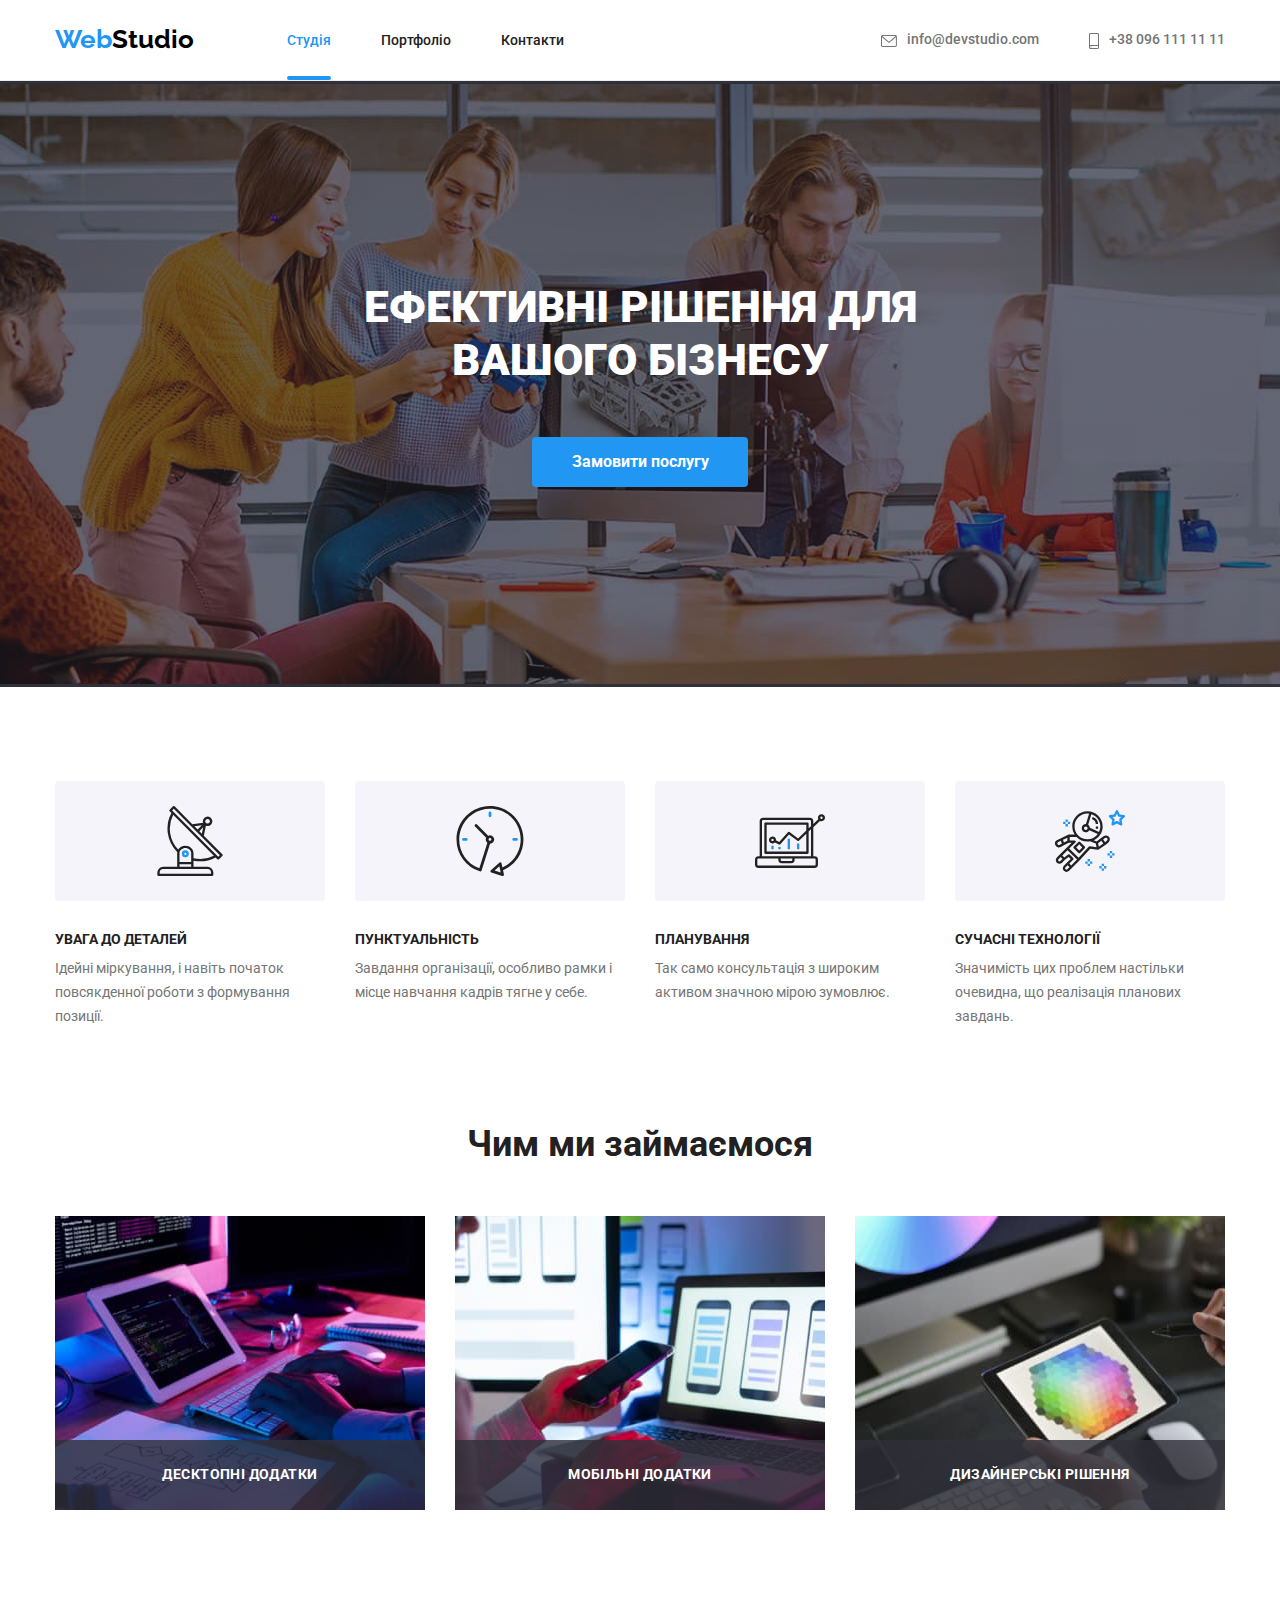
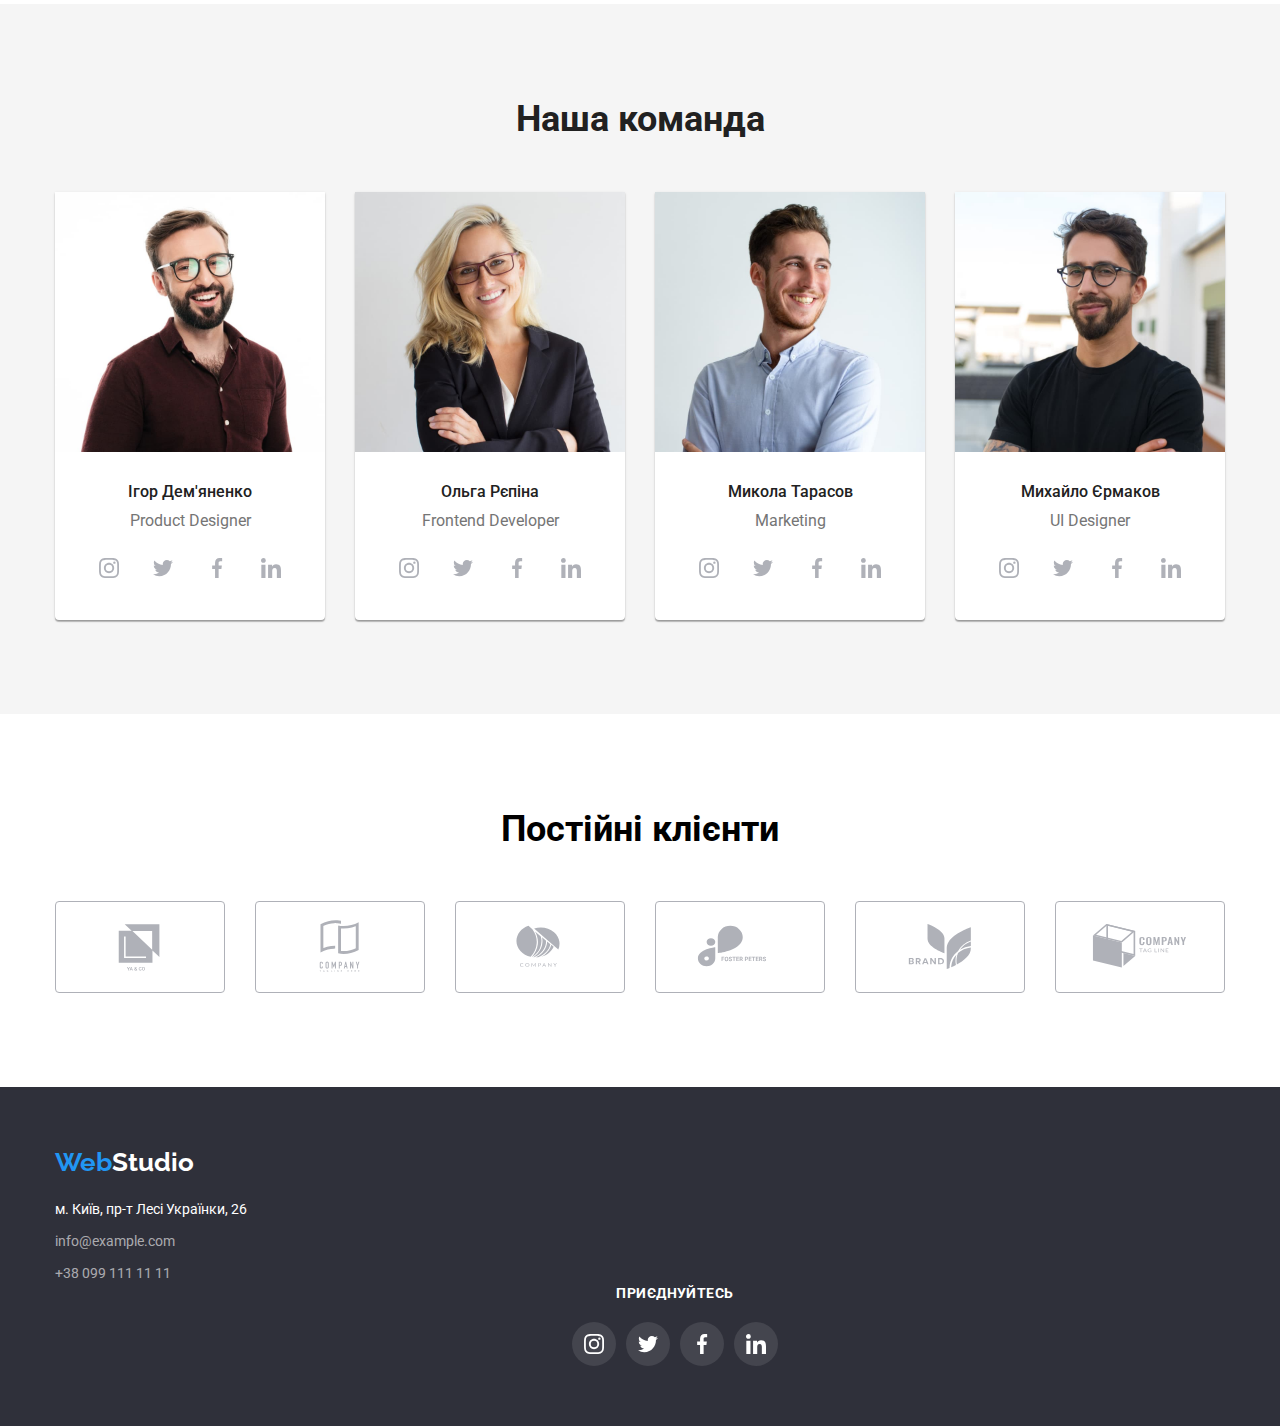
==== index.html @ 662a1530 "copy of HW5" ====
<html lang="uk">
  <head>
    <meta charset="UTF-8" />
    <meta http-equiv="X-UA-Compatible" content="IE=edge" />
    <meta name="viewport" content="width=device-width, initial-scale=1.0" />
    <title>WebStudio</title>
    <link href="https://fonts.googleapis.com/css2?family=Raleway:wght@700&family=Roboto:wght@400;500;700;900&display=swap"
    rel="stylesheet">
    <link rel="stylesheet" href="node_modules/modern-normalize/modern-normalize.css">
        <link rel="stylesheet" href="./css/styles.css" />
  </head>
  <body>
 
    <header class="header">
      <div class="container">
      <div class="header-main">
        <div class="logo-link">
        <a class="link web" href="./index.html">
          Web<span class="studio">Studio</span> </a>
      </div>
        <nav>
          <ul class="list main-menu">
            <li class="item-menu-header"><a class="link menu-item current" href="./index.html">Студія</a></li>
            <li class="item-menu-header"><a class="link menu-item" href="./portfolio.html">Портфоліо</a></li>
            <li class="item-menu-header"><a class="link menu-item" href="./portfolio.html">Контакти</a></li>
          </ul>
        </nav>


        <ul class="list contact-list">

          <li class="item-contact-info">
            <a class="link main-contact"  href="mailto:info@devstudio.com">
          <svg width="16" height="12" class="icon-header">
          <use href="./images/icons.svg#icon-envelope"></use>
          </svg>info@devstudio.com </a>
          </li>
          
          <li class="item-contact-info">
          <a class="link main-contact" href="tel:+380961111111">
           <svg width="10" height="16" class="icon-header">
           <use href="./images/icons.svg#icon-smartphone"></use>
            </svg>+38 096 111 11 11
            </a>
          </li>

        </ul>
        </div>
      </div>
    </header>


  <main>
    <section class="main-section">
      <div class="container">
      <h1 class="main-text">
        Ефективні рішення для вашого бізнесу
      </h1>
      <button data-modal-open  class="main-button" type="button">
        Замовити послугу
      </button>
      </div>
    </section>

    <section class="our-features">
      <div class="container">
      <h2 class="visually-hidden">
        Наші переваги
      </h2>
      
      <ul class="list main-items">

        <li class="item icon-antena">
        <div class="benefits-icon-container">
        <svg class="benefits-icon"  width="70" height="70">
        <use href="./images/icons.svg#icon-antenna"></use></svg>
         </div>
          <h3 class="item-title">Увага до деталей</h3>
          <p class="item-text">Ідейні міркування, і навіть початок повсякденної роботи з формування позиції.
          </p>
        </li>


        <li class="item icon-watch">
          <div class="benefits-icon-container">
          <svg class="benefits-icon"  width=70px height=70px>
            <use href="./images/icons.svg#icon-clock"></use></svg>
            </div>
          <h3 class="item-title">Пунктуальність</h3>
          <p class="item-text">Завдання організації, особливо рамки і місце навчання кадрів тягне у себе.</p>
        </li>


        <li class="item icon-comp">
          <div class="benefits-icon-container">
          <svg class="benefits-icon"  width=70px height=70px>
            <use href="./images/icons.svg#icon-diagram"></use></svg>
            </div>
          <h3 class="item-title">Планування</h3>
          <p class="item-text">Так само консультація з широким активом значною мірою зумовлює.</p>
        </li>


        <li class="item icon-austronaut">
          <div class="benefits-icon-container">
          <svg class="benefits-icon"  width=70px height=70px>
            <use href="./images/icons.svg#icon-astronaut"></use></svg>
            </div>
          <h3 class="item-title">Сучасні технології</h3>
          <p class="item-text">Значимість цих проблем настільки очевидна, що реалізація планових завдань.</p>
        </li>

      </ul>
    </div>
      </section>
    
 
    <section class="our-activities">
<div class="container">
      <h2 class="subtitle">Чим ми займаємося</h2>

      <ul class="list activities-list">

        <li class="activity">
          <img src="./images/main-activities/img.jpg" alt="Програмування" max-width="370">
          <h3 class="job-description">Десктопні додатки</h3>
        </li>

        <li class="activity">
          <img src="./images/main-activities/img (2).jpg" alt="Розробка інтерфейсів" max-width="370">
          <h3 class="job-description">Мобільні додатки</h3>
        </li>

        <li class="activity">
          <img src="./images/main-activities/img (3).jpg" alt="Дизайн" max-width="370">
          <h3 class="job-description">Дизайнерські рішення</h3>
        </li>
      </ul>
    </div>
    </section>


    <section class="team">
      <div class="container">
      <h2 class="subtitle">Наша команда</h2>

    
      <ul class="list team-list">
       
       
        <li class="team-card">
          <img src="./images/personal/img (4).jpg" alt="Ігор Дем'яненко" width="270" height="260">
          <div class="workers">
          <h3 class="card-title">Ігор Дем'яненко</h3>
          <p class="card-text">Product Designer</p>

          <ul class="team-social-links">

            <li class="team-social-item">
              <a class="team-social-link" href="#">
                <svg class="team-icon">
                  <use href="./images/icons.svg#icon-instagram"></use>
                </svg>
              </a>
            </li>
            
            <li class="team-social-item">
              <a class="team-social-link" href="#">
                <svg class="team-icon">
                  <use href="./images/icons.svg#icon-twitter"></use>
                </svg>
              </a>
            </li>

            <li class="team-social-item">
              <a class="team-social-link" href="#">
                <svg class="team-icon">
                  <use href="./images/icons.svg#icon-facebook"></use>
                </svg>
              </a>
            </li>
            
            <li class="team-social-item">
              <a class="team-social-link" href="#">
                <svg class="team-icon">
                  <use href="./images/icons.svg#icon-linkedin"></use>
                </svg>
              </a>
            </li>

          </ul>

          </div>
        </li>


        <li class="team-card">
          <img src="./images/personal/img (5).jpg" alt="Ольга Рєпіна" width="270" height="260">
          <div class="workers">
          <h3 class="card-title">Ольга Рєпіна</h3>
          <p class="card-text">Frontend Developer</p>

          <ul class="team-social-links">

            <li class="team-social-item">
              <a class="team-social-link" href="#">
                <svg class="team-icon">
                  <use href="./images/icons.svg#icon-instagram"></use>
                </svg>
              </a>
            </li>
            
            <li class="team-social-item">
              <a class="team-social-link" href="#">
                <svg class="team-icon">
                  <use href="./images/icons.svg#icon-twitter"></use>
                </svg>
              </a>
            </li>

            <li class="team-social-item">
              <a class="team-social-link" href="#">
                <svg class="team-icon">
                  <use href="./images/icons.svg#icon-facebook"></use>
                </svg>
              </a>
            </li>
            
            <li class="team-social-item">
              <a class="team-social-link" href="#">
                <svg class="team-icon">
                  <use href="./images/icons.svg#icon-linkedin"></use>
                </svg>
              </a>
            </li>
            
          </ul>

        </div>
        </li>


        <li class="team-card">
          <img src="./images/personal/img (6).jpg" alt="Микола Тарасов" width="270" height="260">
          <div class="workers">
          <h3 class="card-title">Микола Тарасов</h3>
          <p class="card-text">Marketing</p>

          <ul class="team-social-links">

            <li class="team-social-item">
              <a class="team-social-link" href="#">
                <svg class="team-icon">
                  <use href="./images/icons.svg#icon-instagram"></use>
                </svg>
              </a>
            </li>
            
            <li class="team-social-item">
              <a class="team-social-link" href="#">
                <svg class="team-icon">
                  <use href="./images/icons.svg#icon-twitter"></use>
                </svg>
              </a>
            </li>

            <li class="team-social-item">
              <a class="team-social-link" href="#">
                <svg class="team-icon">
                  <use href="./images/icons.svg#icon-facebook"></use>
                </svg>
              </a>
            </li>
            
            <li class="team-social-item">
              <a class="team-social-link" href="#">
                <svg class="team-icon">
                  <use href="./images/icons.svg#icon-linkedin"></use>
                </svg>
              </a>
            </li>
            
          </ul>

        </div>
        </li>


        <li class="team-card">
          <img src="./images/personal/img (7).jpg" alt="Михайло Єрмаков" width="270" height="260">
          <div class="workers">
          <h3 class="card-title">Михайло Єрмаков</h3>
          <p class="card-text">UI Designer</p>

          <ul class="team-social-links">

            <li class="team-social-item">
              <a class="team-social-link" href="#">
                <svg class="team-icon">
                  <use href="./images/icons.svg#icon-instagram"></use>
                </svg>
              </a>
            </li>
            
            <li class="team-social-item">
              <a class="team-social-link" href="#">
                <svg class="team-icon">
                  <use href="./images/icons.svg#icon-twitter"></use>
                </svg>
              </a>
            </li>

            <li class="team-social-item">
              <a class="team-social-link" href="#">
                <svg class="team-icon">
                  <use href="./images/icons.svg#icon-facebook"></use>
                </svg>
              </a>
            </li>
            
            <li class="team-social-item">
              <a class="team-social-link" href="#">
                <svg class="team-icon">
                  <use href="./images/icons.svg#icon-linkedin"></use>
                </svg>
              </a>
            </li>
            
          </ul>

        </div>
        </li>


      </ul>
    </div>
    </section>


<section class="clients">

  <div class="container">

    <h3 class="clients-title">Постійні клієнти</h3>

    <ul class="clients-list">
      
      <li class="clients-list-item">
        <a class="clients-list-link" href="#">
          <svg class="clients-icon">
            <use href="./images/icons.svg#icon-Logo1"></use>
          </svg>
        </a>
      </li>

      <li class="clients-list-item">
        <a class="clients-list-link" href="#">
          <svg class="clients-icon">
            <use href="./images/icons.svg#icon-Logo2"></use>
          </svg>
        </a>
      </li>

      <li class="clients-list-item">
        <a class="clients-list-link" href="#">
          <svg class="clients-icon">
            <use href="./images/icons.svg#icon-Logo3"></use>
          </svg>
        </a>
      </li>

      <li class="clients-list-item">
        <a class="clients-list-link" href="#">
          <svg class="clients-icon">
            <use href="./images/icons.svg#icon-Logo4"></use>
          </svg>
        </a>
      </li>

      <li class="clients-list-item">
        <a class="clients-list-link" href="#">
          <svg class="clients-icon">
            <use href="./images/icons.svg#icon-Logo5"></use>
          </svg>
        </a>
      </li>

      <li class="clients-list-item">
        <a class="clients-list-link" href="#">
          <svg class="clients-icon">
            <use href="./images/icons.svg#icon-Logo6"></use>
          </svg>
        </a>
      </li>

    </ul>
    </div>


  </div>
</section>

  </main>

  <footer class="footer">
    <div class="container footer-container">

    <div class="footer-list">
      <a class="web link logo-footer " href="./index.html">
        Web<span class="studio-footer">Studio</span>
      </a>
      <address>
        <ul class="list">

          <li  class="footer-adress-top">
            <a class="link footer-adress"
              href="https://goo.gl/maps/jJck5WTrnHUXHv1q9"
              target="_blank"
              rel="noopener noreferrer">
              м. Київ, пр-т Лесі Українки, 26 </a>
          </li >

          <li class="footer-adress-top" >
            <a class="link footer-contact" href="mailto:info@example.com"
              >info@example.com</a>
          </li >

          <li class="footer-adress-top">
            <a class="link footer-contact" href="tel:+380991111111"
              >+38 099 111 11 11</a>
          </li>

        </ul>
      </address>
    
   


  </div>
  <div class="footer-follow">
      
      <h2 class="title-follow">Приєднуйтесь</h2>

      <ul class="footer-social-links">

        <li class="footer-social-item">
          <a class="footer-social-link" href="#">
            <svg class="footer-icon">
              <use href="./images/icons.svg#icon-instagram"></use>
            </svg>
          </a>
        </li>

        <li class="footer-social-item">
          <a class="footer-social-link" href="#">
            <svg class="footer-icon">
              <use href="./images/icons.svg#icon-twitter"></use>
            </svg>
          </a>
        </li>

        <li class="footer-social-item">
          <a class="footer-social-link" href="#">
            <svg class="footer-icon">
              <use href="./images/icons.svg#icon-facebook"></use>
            </svg>
          </a>
        </li>

        <li class="footer-social-item">
          <a class="footer-social-link" href="#">
            <svg class="footer-icon">
              <use href="./images/icons.svg#icon-linkedin"></use>
            </svg>
          </a>
        </li>

      </ul>

    </div>

  </div>  
  
  </footer>

  <div data-modal class="backdrop is-hidden">
    <div class="modal">
      <button data-modal-close class="modal-close" type="button">
        <svg class="modal-icon">
          <use href="images/icons.svg#icon-closing"></use>
        </svg>
      </button>
    </div>
  </div>



  <script src="./modal.js"></script>

</body>
</html>
---- css/styles.css ----
html{
    box-sizing: border-box;
}

:root {
    --main-font: 'Roboto', sans-serif;

    --bg-color: #FFFFFF;
    --dark-bg-color: #2F303A; 
    --light-bg-color: #F5F5F5;
    --gray-bg-color:#F5F4FA;
    --text-color:#212121;
    --logo-black-color:#000000;
    --light-text-color: #757575;
    --accent-text-color:#FFFFFF;
    --footer-text-color:rgba(255, 255, 255, 0.6);
   
    --accent-color: #2196F3;
    --active-color: #188CE8;

    --header-border-color: #ECECEC;

    --border-color:rgba(238,238,238,1)
}

/* Утиліти / Reset */ 

.container{
    width: 1200px;
    padding-left: 15px;
    padding-right: 15px;
    margin: 0 auto;
    }
     

*,
*::before,
*::after{
    box-sizing:inherit
}

p,h1,h2,h3,ul {
margin: 0;
}

ul{
margin: 0;
padding-left: 0;
list-style: none;
}

.link {
    text-decoration: none;
 }

body{
    font-family: var(--main-font);
    line-height: 1.2;
    background-color: var(--bg-color);
    margin: 0;
}

 .list{
    padding: 0;
    margin: 0;
    list-style:none;
 }

/* Modal window */  /* Modal window */ /* Modal window */  /* Modal window */

.backdrop {
    position: fixed;
    top:0;
    left:0;
    width: 100vw;
    height: 100vh;
    background-color: rgba(0, 0, 0, 0.2);
    opacity: 1;
    transition: opacity 250ms cubic-bezier(0.4, 0, 0.2, 1);
  }
  
  .is-hidden {
    opacity: 0;
    visibility: hidden;
    pointer-events: none;
  }
  
  .backdrop.is-hidden .modal{
    transform:translate(-50%, -50%);
    height: 2px;
  }

  .modal {
    position: absolute;
    top: 50%;
    left:50%;
    transform: translate(-50%, -50%);
    min-width: 528px;
    height: 581px;
    background-color: var(--bg-color);
    box-shadow: 0px 1px 3px rgba(0, 0, 0, 0.12), 0px 1px 1px rgba(0, 0, 0, 0.14), 0px 2px 1px rgba(0, 0, 0, 0.2);
    border-radius: 4px;
  
    transition: transform 250ms cubic-bezier(0.4, 0, 0.2, 1),
    height 250ms cubic-bezier(0.4, 0, 0.2, 1),
    visibility 250ms cubic-bezier(0.4, 0, 0.2, 1);
  }

  .modal-close {
    position: absolute;
    top: 8px;
    right: 8px;
    width: 30px;
    height: 30px;
    border-radius: 50%;
    border: 1px solid rgba(0, 0, 0, 0.1);
    background-color: var(--bg-color);
    transition: background-color 250ms cubic-bezier(0.4, 0, 0.2, 1),
    color 250ms cubic-bezier(0.4, 0, 0.2, 1);
  }

  .modal-icon {
    width:18px;
    height: 18px;
    align-items: center;
  }

.modal-close:hover,
.modal-close:focus {
  background-color: var(--active-color);
  color: var(--accent-text-color);
}

 
/* Header */  /* Header */ /* Header */ /* Header */ /* Header */ /* Header */  /* Header */ /* Header */ /* Header */ /* Header */ 

.header {
    display: flex;
    justify-content: center;
    border-bottom: 1px solid var(--header-border-color);
}
.header-list{
    display: flex;
    justify-content: space-between;
    flex-wrap: wrap;
    padding: 15px 0;
    margin: 0 20px;
    align-items: baseline;
}

.header-main{
    display: flex;
    height: 80px;
    align-items: center;
}
.logo-link{
    display: flex;
}

.contact-list{
display: flex;
margin-left: auto;
}

h2{
    text-align: center;
}

.web {
    font-family: 'Raleway', sans-serif;
    font-weight: 700;
    font-size: 26px;
    color: var(--accent-color);
}

.studio {
    color:var(--logo-black-color)
}
.main-menu{
    display: flex;
    margin-left:93px;
    justify-content: space-between;
}

.main-contact {
    font-weight: 500;
    font-size: 14px;
    color: var(--light-text-color);
    transition: color 250ms cubic-bezier(0.4, 0, 0.2, 1);

}

.item-menu-header{
    margin-right: 50px;
}
.item-menu-header:last-child{
    margin-right:0;
}

.menu-item {
    font-weight: 500;
    font-size: 14px;
    color: var(--text-color);
    transition: color 250ms cubic-bezier(0.4, 0, 0.2, 1);
}

.item-contact-info{
    margin-right: 50px;
}
.item-contact-info:last-child{
    margin-right: 0;
}

.menu-item:focus,
.menu-item:hover,
.main-contact:focus,
.main-contact:hover {
    color: var(--accent-color);
}
.current{
    color: var(--accent-color);
}
.contact-icon{
    color: var(--light-text-color);
}

.item-menu-header{
position: relative;
}

.menu-item.current::after{
content: "";
display: block;
position: absolute;
bottom:-32;
left: 0;
width: 100%;
height: 4px;
border-radius:2px;
background-color: var(--accent-color);
}


/* Main */

.main-section {
    background-color: var(--dark-bg-color);
    text-align: center;
    align-items: center;
    padding: 200px 0;
    background-image: linear-gradient( to right, rgba(47, 48, 58, 0.4), rgba(47, 48, 58, 0.4)) , url(../images/hero.jpg);
    background-repeat: no-repeat;
    background-position: center;
    
}

.main-text {
    font-weight: 900;
    font-size: 44px;
    color: var(--accent-text-color);
    text-align: center;
    text-transform: uppercase;
    margin: 0 auto;
    /* margin-top: 0;
    margin-bottom: 30px; */
    width: 696px;
}

.main-button {
    font-family: inherit;
    line-height: 1.2;
    font-weight: 700;
    font-size: 16px;
    background-color: var(--accent-color);
    color: var(--accent-text-color);
    cursor: pointer;
    display: inline-block;
    min-width: 216px;
    height: 50px;
    text-align: center;
    border-radius: 4px;
    padding: 10px 32px;
    margin-top: 50px;
    border: none;
    
}

.main-button:hover,
.main-button:focus {
    background-color: var(--active-color);
}

/* Advantages */  /* Advantages */ /* Advantages */
.our-features{
    padding-top: 94px;
}
.main-items{
    display: flex;
    gap: 30px;
}

.item-title {
    font-weight: 700;
    font-size: 14px;
    color: var(--text-color);
    text-transform: uppercase;
    margin-top: 30px;
}

.item-text {
    font-size: 14px;
    line-height: 1.71;
    color: var(--light-text-color);
    margin-top: 10px;
}

.icon{
    display: flex;
    text-align: center;
    justify-content: center;
    text-align: center;  
}

.icon-header{
vertical-align: middle;
fill: currentColor;
margin-right: 10px;
}

.benefits-icon-container{
display: flex;
justify-content: center;
align-items: center;
width: 270px;
height: 120px;
background-color: var(--gray-bg-color);
border-radius: 4px;
}



/* Activities */

.our-activities{
    padding-bottom: 94px;
    padding-top: 94px;
    background-color: var(--bg-color)
}

.visually-hidden {
    position: absolute;
      white-space: nowrap;
      width: 1px;
      height: 1px;
      overflow: hidden;
      border: 0;
      padding: 0;
      clip: rect(0 0 0 0);
      clip-path: inset(50%);
      margin: -1px;
}

.subtitle {
    font-weight: 700;
    font-size: 36px;
    color: var(--text-color);
    margin-bottom: 50px;
}
.activities-list{
    display: flex;
    gap: 30px;
}
.activity{
    position: relative;
    height:294px;
    width:370px;
}

.job-description{
    position: absolute;
    bottom: 0;
    left: 0;
    background: rgba(47, 48, 58, 0.8);
    color: var(--accent-text-color);
    text-transform: uppercase;
    font-weight: 700;
    font-size: 14px;
    line-height: 1.14;
    text-align: center;
    letter-spacing: 0.03em;
    width: 100%;
    padding-top: 27px;
    padding-bottom:27px ;
}


/* Team */

.team {
    background-color: var(--light-bg-color);
    padding-top: 94px;
    padding-bottom: 94px;
}
.team-list{
    display: flex;
    flex-wrap: wrap;
    justify-content: center;
    gap: 30px; 
}

.team-card {
    background-color:var(--gray-bg-color);
    background: var(--accent-text-color);
    box-shadow: 0px 1px 3px rgba(0,0,0,0.12), 0px 1px 1px rgba(0,0,0,0.14), 0px 2px 1px rgba(0,0,0,0.2)                    ;
    border-radius:0px 0px 4px 4px;
}
    

.card-title {
    font-weight: 500;
    font-size: 16px;
    color: var(--text-color);
}

.card-text {
    font-size: 16px;
    color: var(--light-text-color);
margin-top:10px ;
}

.workers{
padding: 30px 10px;
text-align: center;
}

.team-social-links {
display: flex;
justify-content: center;
gap: 10px;
margin-top: 16px;
transition: color 250ms cubic-bezier(0.4, 0, 0.2, 1);
  }

.team-social-link{
display: flex;
justify-content: center;
align-items: center;
width: 44px;
height: 44px;
border-radius: 50%;
color: #AFB1B8;
}

.team-icon {
height: 20px;
width: 20px;
fill:currentColor;
  }

  .team-social-link:hover,
  .team-social-link:focus {
color:var(--bg-color);
background-color: var(--accent-color);
  }

/* clients */

.clients {
    background-color: var(--light-bg-color);
    padding-bottom: 94px;
    padding-top: 94px;
    background-color: var(--accent-text-color);
  }

.clients-list {
    display: flex;
    justify-content: center;
    gap: 30px;
}


.clients-title{
    font-size: 36px;
    font-weight: 700;
    text-align: center;
    margin-bottom: 50px;  
}

.clients-list-link {
    width:170px;
    height:92px;
    border: 1px solid #AFB1B8;
    border-radius: 4px;
    display: flex;
    justify-content: center;
    align-items: center;
    color: #AFB1B8;
   transition: color 250ms cubic-bezier(0.4, 0, 0.2, 1), 
   border-color 250ms cubic-bezier(0.4, 0, 0.2, 1); 
}

.clients-icon {
width: 106px;
height: 60px;
fill: currentColor;
  }

.clients-icon:hover{
color: var(--active-color);
}

.clients-list-link:hover,
.clients-list-link:focus  {
color: var(--accent-color);
border-color: var(--accent-color);
  }


  /* .team-icon {
    height: 20px;
    width: 20px;
    fill:currentColor;
      }
/*     
      /* .team-social-link:hover,
      .team-social-link:focus {
    color:var(--bg-color);
    background-color: var(--accent-color);
      } */ */ */



/* Footer */

.footer-container{
    display: flex;  
}

.footer{
    background-color: var(--dark-bg-color);
    padding: 60px 0;
}

.studio-footer {
    color: var(--accent-text-color);
}
.footer-adress,
.footer-contact {
    font-size: 14px;
    line-height: 1.71;
    color: var(--accent-text-color);
    font-style: normal;
}
.footer-adress-top:not(:first-child){
    margin-top: 8px;
}

.footer-contact {
    color: var(--footer-text-color);
    transition: color 250ms cubic-bezier(0.4, 0, 0.2, 1);
}

.footer-adress:hover,
.footer-adress:focus,
.footer-contact:hover,
.footer-contact:focus {
    color: var(--accent-color);
}
.logo-footer{
    display: block;
}
address{
    margin-top: 20px;
}
.footer-follow {
    margin-left: 70px;
    align-items: baseline;
  }

  .title-follow {
    color: var(--bg-color);
    font-size: 14px;
    line-height: 1.14;
    letter-spacing: 0.03em;
    text-transform: uppercase;
    margin-bottom: 20px;
  }

  .footer-social-links {
    display: flex;
    justify-content: center;
  }
  
  .footer-social-item + .footer-social-item {
    margin-left: 10px;
  }
  
  .footer-social-link {
    display: flex;
    justify-content: center;
    align-items: center;
    width: 44px;
    height: 44px;
    border-radius: 50%;
    color: var(--add-color);
    background-color: rgba(255, 255, 255, 0.1);
    transition: background-color 250ms cubic-bezier(0.4, 0, 0.2, 1);
  }

.footer-icon {
    height: 20px;
    width: 20px;
    fill: white;
  }
  
.footer-social-link:hover,
.footer-social-link:focus {
background-color: var(--accent-color);
  }



  
/* Portfolio */    /* Portfolio */   /* Portfolio */    /* Portfolio */
.work-cards{
    text-decoration: none;
    display: block;
    transition: box-shadow 250ms cubic-bezier(0.4, 0, 0.2, 1);

}

.portfolio{
padding-top: 94px;
padding-bottom: 94px;
}
.examples{
border-left: 1px solid var(--border-color);
border-bottom:1px solid var(--border-color);
border-right:1px solid var(--border-color);
padding: 20px 24px;
text-align: left;
}

img{
    display: block;
    max-width: 100%;
    height: auto;
}

.button {
    font-family: var(--main-font);
    font-weight: 500;
    font-size: 16px;
    line-height: 1.62;
    color: var(--text-color);
    background-color: var(--light-bg-color);
    cursor: pointer;
    letter-spacing: 0.03em;
    border-radius: 4px;
    border: 0px;
    padding: 6px 22px;
    gap: 10px;
    margin: 0 auto;
    transition: color 250ms cubic-bezier(0.4, 0, 0.2, 1),
    background-color 250ms cubic-bezier(0.4, 0, 0.2, 1),
   box-shadow 250ms cubic-bezier(0.4, 0, 0.2, 1) ;

}
.button-list{
    display: flex;
    flex-wrap: wrap;
    justify-content: center;  
    margin-bottom: 50px;
    gap: 8px;
}

.button:focus,
.button:hover {
    background-color: var(--accent-color);
    color: var(--accent-text-color);
    box-shadow: 0px 3px 1px rgba(0, 0, 0, 0.1), 0px 1px 2px rgba(0, 0, 0, 0.08), 0px 2px 2px rgba(0, 0, 0, 0.12);
}

.portfolio-overlay{
    position: relative;
    overflow: hidden;
}

.portfolio-img-text {
    position: absolute;
    top: 0;
    left: 0;
    transform: translateY(100%);

    font-size: 18px;
    line-height: 1.56;
    letter-spacing: 0.03em;
    color: var(--accent-text-color);
    background-color: rgba(33, 150, 243, 0.9);
    padding: 63px 24px;
    width: 100%;
    height: 100%;
    transition: transform 250ms cubic-bezier(0.4, 0, 0.2, 1);
}

.port-card:hover .portfolio-img-text,
.port-card:focus .portfolio-img-text{
  transform: translateY(0);
}


/* Cards */

.work-cards:focus,
.work-cards:hover {
    box-shadow: 0px 3px 1px rgba(0, 0, 0, 0.1), 0px 1px 2px rgba(0, 0, 0, 0.08), 0px 2px 2px rgba(0, 0, 0, 0.12);
    
}

.port-subtitle {
    font-weight: 700;
    font-size: 18px;
    line-height: 2;
    color: inherit;
    color: var(--text-color);
    text-align: left;
}

.port-card-list{
display: flex;
flex-wrap: wrap;
gap: 30px;
}

.port-card{
    width: 370px;
    height: 405px;
}

.port-text {
    font-size: 16px;
    line-height: 1.88;
    color: var(--light-text-color);
    margin-top: 4px;
}
a{
    display: block;
}
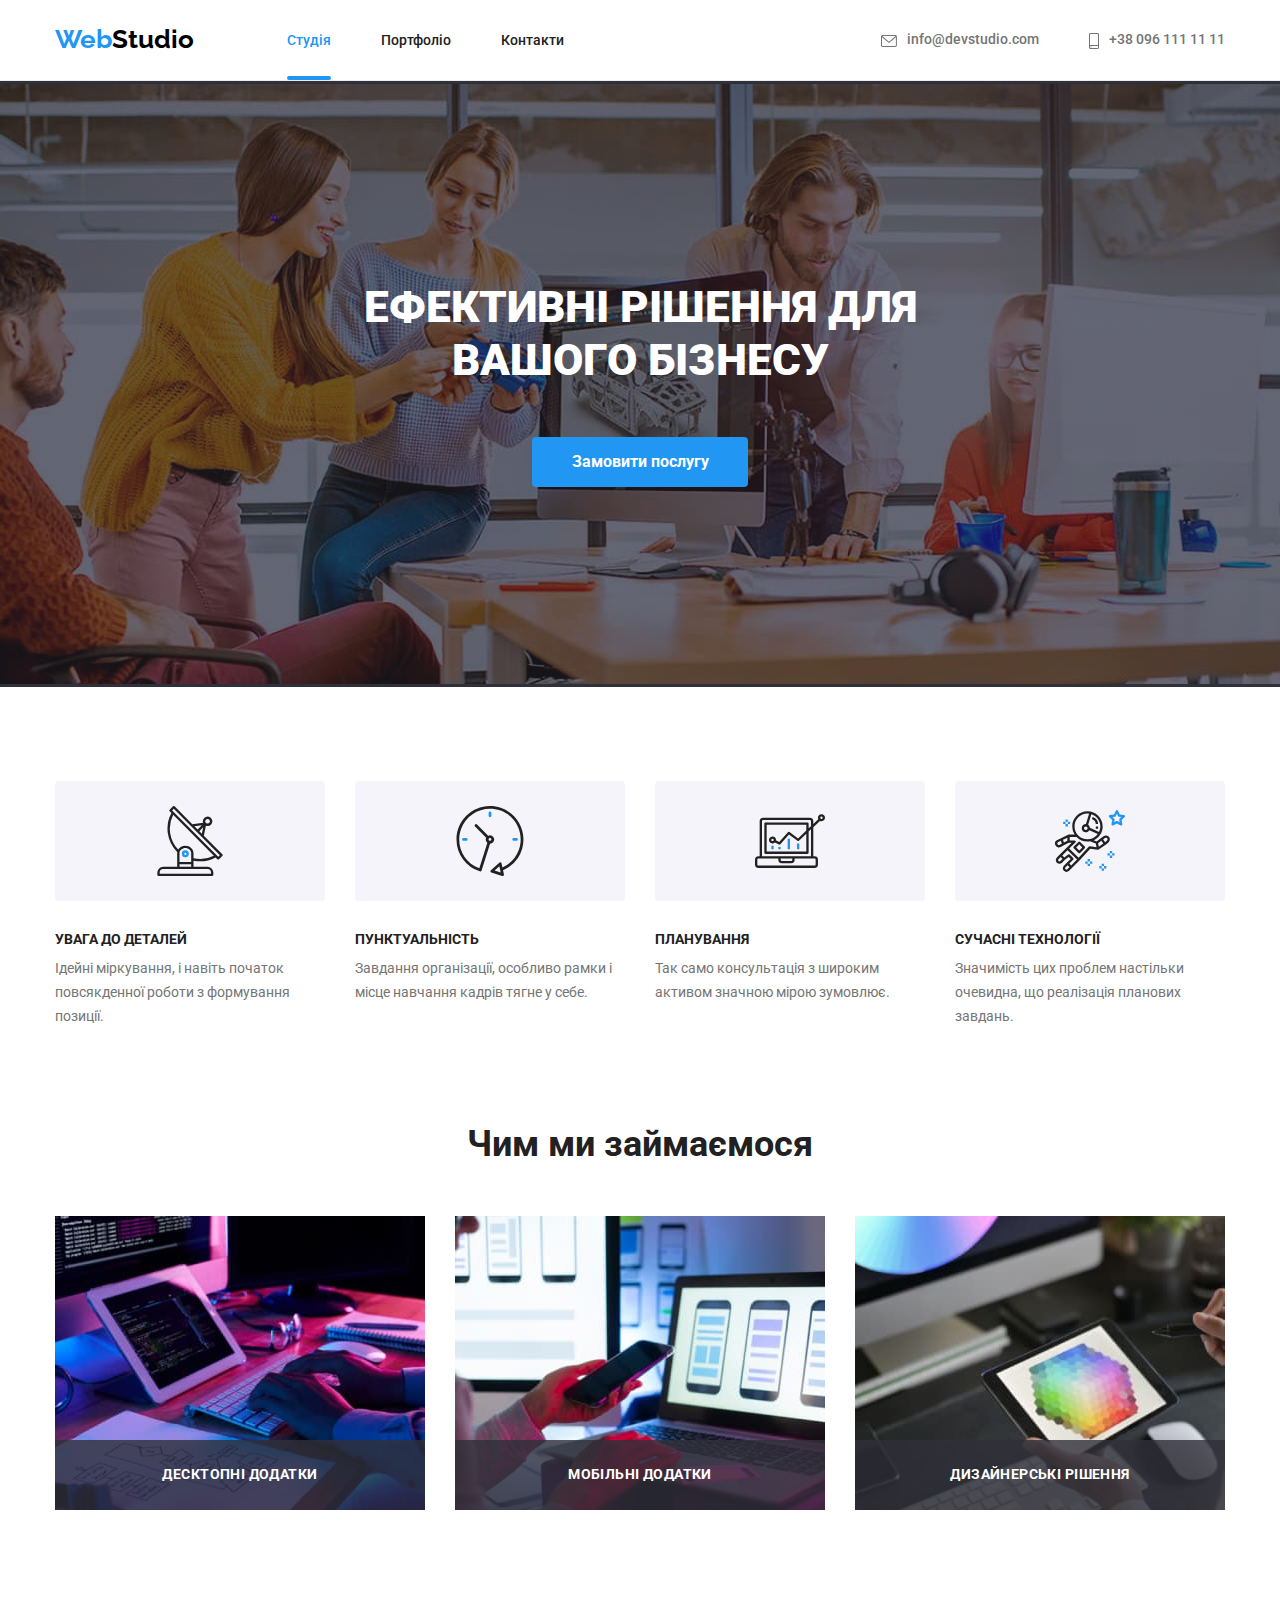
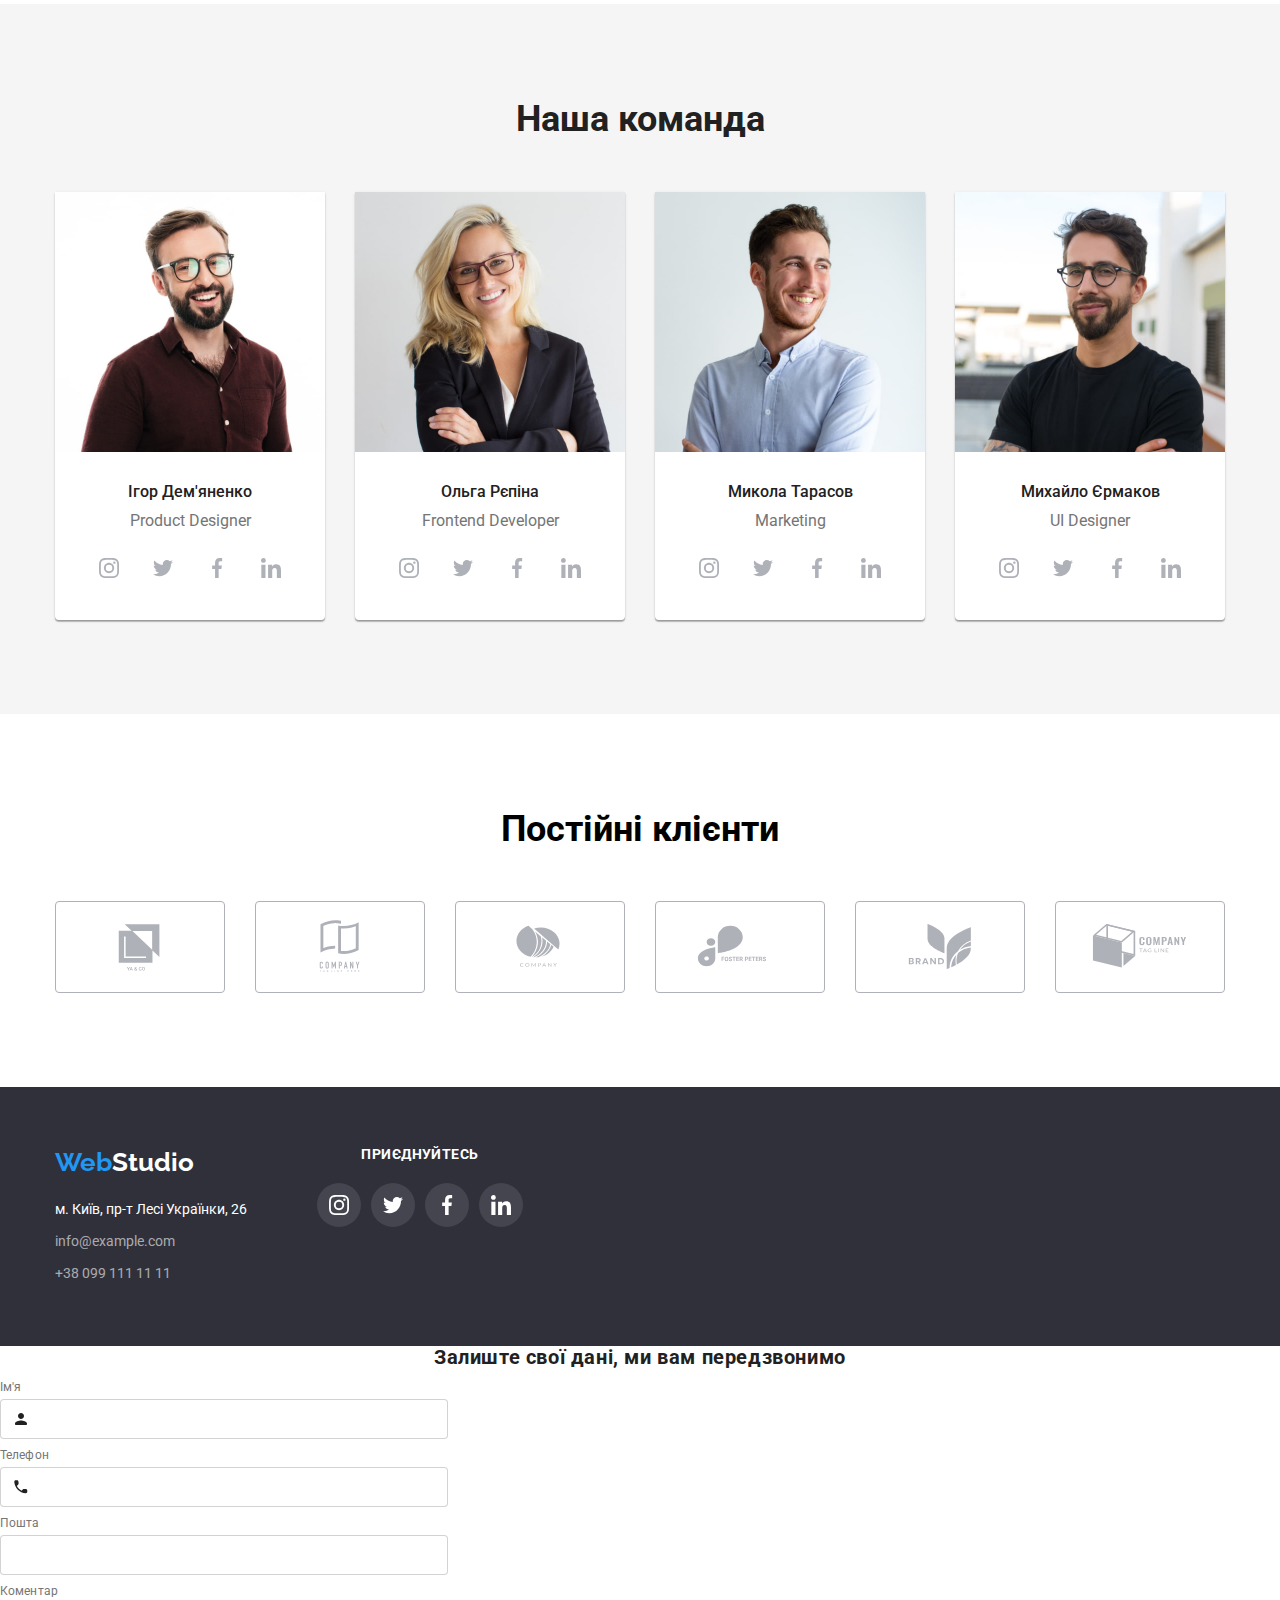
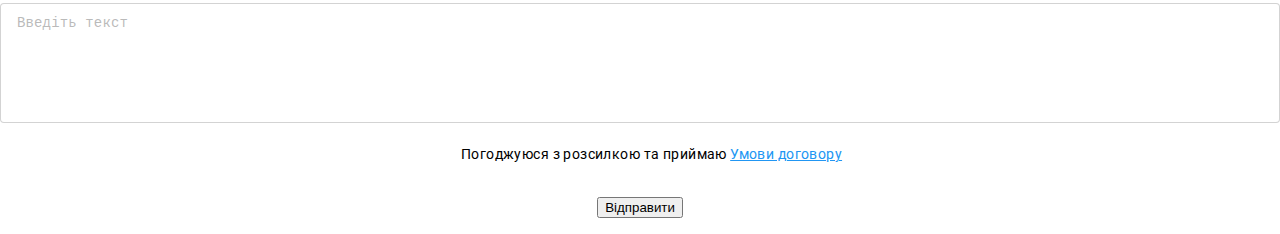
==== commit b922ff17: "added some modal elements" ====
--- a/index.html
+++ b/index.html
@@ -419,28 +419,19 @@
               rel="noopener noreferrer">
               м. Київ, пр-т Лесі Українки, 26 </a>
           </li >
-
           <li class="footer-adress-top" >
             <a class="link footer-contact" href="mailto:info@example.com"
               >info@example.com</a>
           </li >
-
           <li class="footer-adress-top">
             <a class="link footer-contact" href="tel:+380991111111"
               >+38 099 111 11 11</a>
           </li>
-
         </ul>
-      </address>
-    
-   
-
-
+      </address> 
   </div>
   <div class="footer-follow">
-      
       <h2 class="title-follow">Приєднуйтесь</h2>
-
       <ul class="footer-social-links">
 
         <li class="footer-social-item">
@@ -476,9 +467,7 @@
         </li>
 
       </ul>
-
-    </div>
-
+    </div>
   </div>  
   
   </footer>
@@ -495,6 +484,88 @@
 
 
 
+
+  <div class="modal-container">
+    <p class="modal-title">Залиште свої дані, ми вам передзвонимо</p>
+    <form class="modal-form" action="">
+      <div class="input-container">
+        <label class="modal-label" for="user-name">Ім'я</label>
+        <div class="modal-wrap">
+          <input
+            class="modal-input"
+            type="text"
+            name="name"
+            id="user-name"
+          />
+          <svg class="modal-icon">
+            <use href="./images/icons.svg#icon-name"></use>
+          </svg>
+        </div>
+      </div>
+      <div class="input-container">
+        <label class="modal-label" for="user-tel">Телефон</label>
+        <div class="modal-wrap">
+          <input
+            class="modal-input"
+            type="tel"
+            name="phone"
+            id="user-tel"
+          />
+          <svg class="modal-icon">
+            <use href="./images/icons.svg#icon-tel"></use>
+          </svg>
+        </div>
+      </div>
+      <div class="input-container">
+        <label class="modal-label" for="user-mail">Пошта</label>
+        <div class="modal-wrap">
+          <input
+            class="modal-input"
+            type="email"
+            name="email"
+            id="user-mail"
+          />
+          <svg class="modal-icon">
+            <use href="./images/icons.svg#icon-e"></use>
+          </svg>
+        </div>
+      </div>
+      <div class="input-container">
+        <label class="modal-label" for="user-text">Коментар</label>
+        <textarea
+          class="modal-comment"
+          name="comment"
+          id="user-text"
+          placeholder="Введіть текст"
+        ></textarea>
+      </div>
+
+      <input class="policy-check visually-hidden" type="checkbox" name="policy" id="policy"/>
+            <label class="policy-label" for="policy">
+              <span><svg class="policy-icon" width="16px" height="15px">
+                  <use href="./images/icons.svg#icon-check"></use>
+                </svg>
+              </span>
+              Погоджуюся з розсилкою та приймаю&nbsp;
+              <a class="policy-link" href=""  target="_blank" noopener norefferer>Умови договору</a>
+            </label>
+            <button class="btn modal-btn" type="submit">Відправити</button>
+
+          </form>
+
+        </div>
+
+      </div>
+
+    </div>
+
+
+
+
+
+
+
+
   <script src="./modal.js"></script>
 
 </body>
--- a/css/styles.css
+++ b/css/styles.css
@@ -30,6 +30,7 @@
     padding-left: 15px;
     padding-right: 15px;
     margin: 0 auto;
+    
     }
      
 
@@ -131,7 +132,126 @@
   color: var(--accent-text-color);
 }
 
- 
+/////////////////////////
+
+
+.modal-container {
+    padding: 40px;
+  }
+  .modal-title {
+    font-weight: 700;
+    font-size: 20px;
+    line-height: 1.15;
+    text-align: center;
+    letter-spacing: 0.03em;
+    color: var(--text-color);
+    margin-bottom: 12px;
+  }
+  .modal-label {
+    display: block;
+    font-size: 12px;
+    line-height: 1.16; 
+    letter-spacing: 0.01em;
+    color: var(--light-text-color);
+    margin-bottom: 4px;
+  }
+  .input-container {
+    margin-bottom: 10px;
+  }
+  .modal-input {
+    border: 1px solid rgba(33, 33, 33, 0.2);
+    border-radius: 4px;
+    height: 40px;
+    padding-left: 42px;
+    cursor: pointer;
+    width: 448px;
+    transition: outline 250ms cubic-bezier(0.4, 0, 0.2, 1);
+  }
+  .modal-comment {
+    width: 100%;
+    height: 120px;
+    resize: none;
+    border: 1px solid rgba(33, 33, 33, 0.2);
+    border-radius: 4px;
+    padding: 12px 16px;
+    transition: outline 250ms cubic-bezier(0.4, 0, 0.2, 1);
+  }
+  .modal-comment::placeholder {
+    font-size: 14px;
+    line-height: 1.14;
+    letter-spacing: 0.01em;
+    color: rgba(117, 117, 117, 0.5)
+  }
+
+  .modal-wrap {
+    position: relative;
+  }
+  .modal-icon {
+    width: 18px;
+    height: 18px;
+    position: absolute;
+    top: 50%;
+    left: 12px;
+    transform: translateY(-50%);
+    transition: fill 250ms cubic-bezier(0.4, 0, 0.2, 1);
+  }
+  .modal-input:focus + .modal-icon {
+    fill: var(--accent-color);
+  }
+  .modal-input:focus,
+  .modal-comment:focus {
+    outline: 1px solid var(--accent-color);
+  }
+  .policy-label {
+    font-size: 14px;
+    line-height: 1.71;
+    letter-spacing: 0.03em;
+    color: var(--secondary-color);
+    display: flex;
+    align-items: center;
+    justify-content: center;
+  }
+  .policy-link {
+    color: var(--accent-color);
+    text-decoration: underline;
+  }
+
+  .input-container:nth-child(4) {
+    margin-bottom: 20px;
+  }
+  .policy-icon {
+    fill: transparent;
+    transition: fill 250ms cubic-bezier(0.4, 0, 0.2, 1);
+  }
+  .policy-label span {
+    width: 16px;
+    height: 15px;
+    border: 1px solid var(--main-color);
+    border-radius: 2px;
+    fill: transparent;
+    margin-right: 7px;
+    display: flex;
+    align-items: center;
+    transition: background-color 250ms cubic-bezier(0.4, 0, 0.2, 1),
+    border 250ms cubic-bezier(0.4, 0, 0.2, 1);
+  }
+  .policy-check:checked + .policy-label span{
+    background-color: var(--accent-color);
+    border: transparent;
+  }
+  .policy-check:checked + .policy-label .policy-icon {
+    fill: var(--add-color);
+  }
+  .modal-btn {
+    display: block;
+    margin: 0 auto;
+    margin-top: 30px;
+  }
+
+
+
+
+
 /* Header */  /* Header */ /* Header */ /* Header */ /* Header */ /* Header */  /* Header */ /* Header */ /* Header */ /* Header */ 
 
 .header {
@@ -261,8 +381,6 @@
     text-align: center;
     text-transform: uppercase;
     margin: 0 auto;
-    /* margin-top: 0;
-    margin-bottom: 30px; */
     width: 696px;
 }
 
@@ -516,24 +634,10 @@
   }
 
 
-  /* .team-icon {
-    height: 20px;
-    width: 20px;
-    fill:currentColor;
-      }
-/*     
-      /* .team-social-link:hover,
-      .team-social-link:focus {
-    color:var(--bg-color);
-    background-color: var(--accent-color);
-      } */ */ */
-
-
-
 /* Footer */
 
 .footer-container{
-    display: flex;  
+    display: flex; 
 }
 
 .footer{
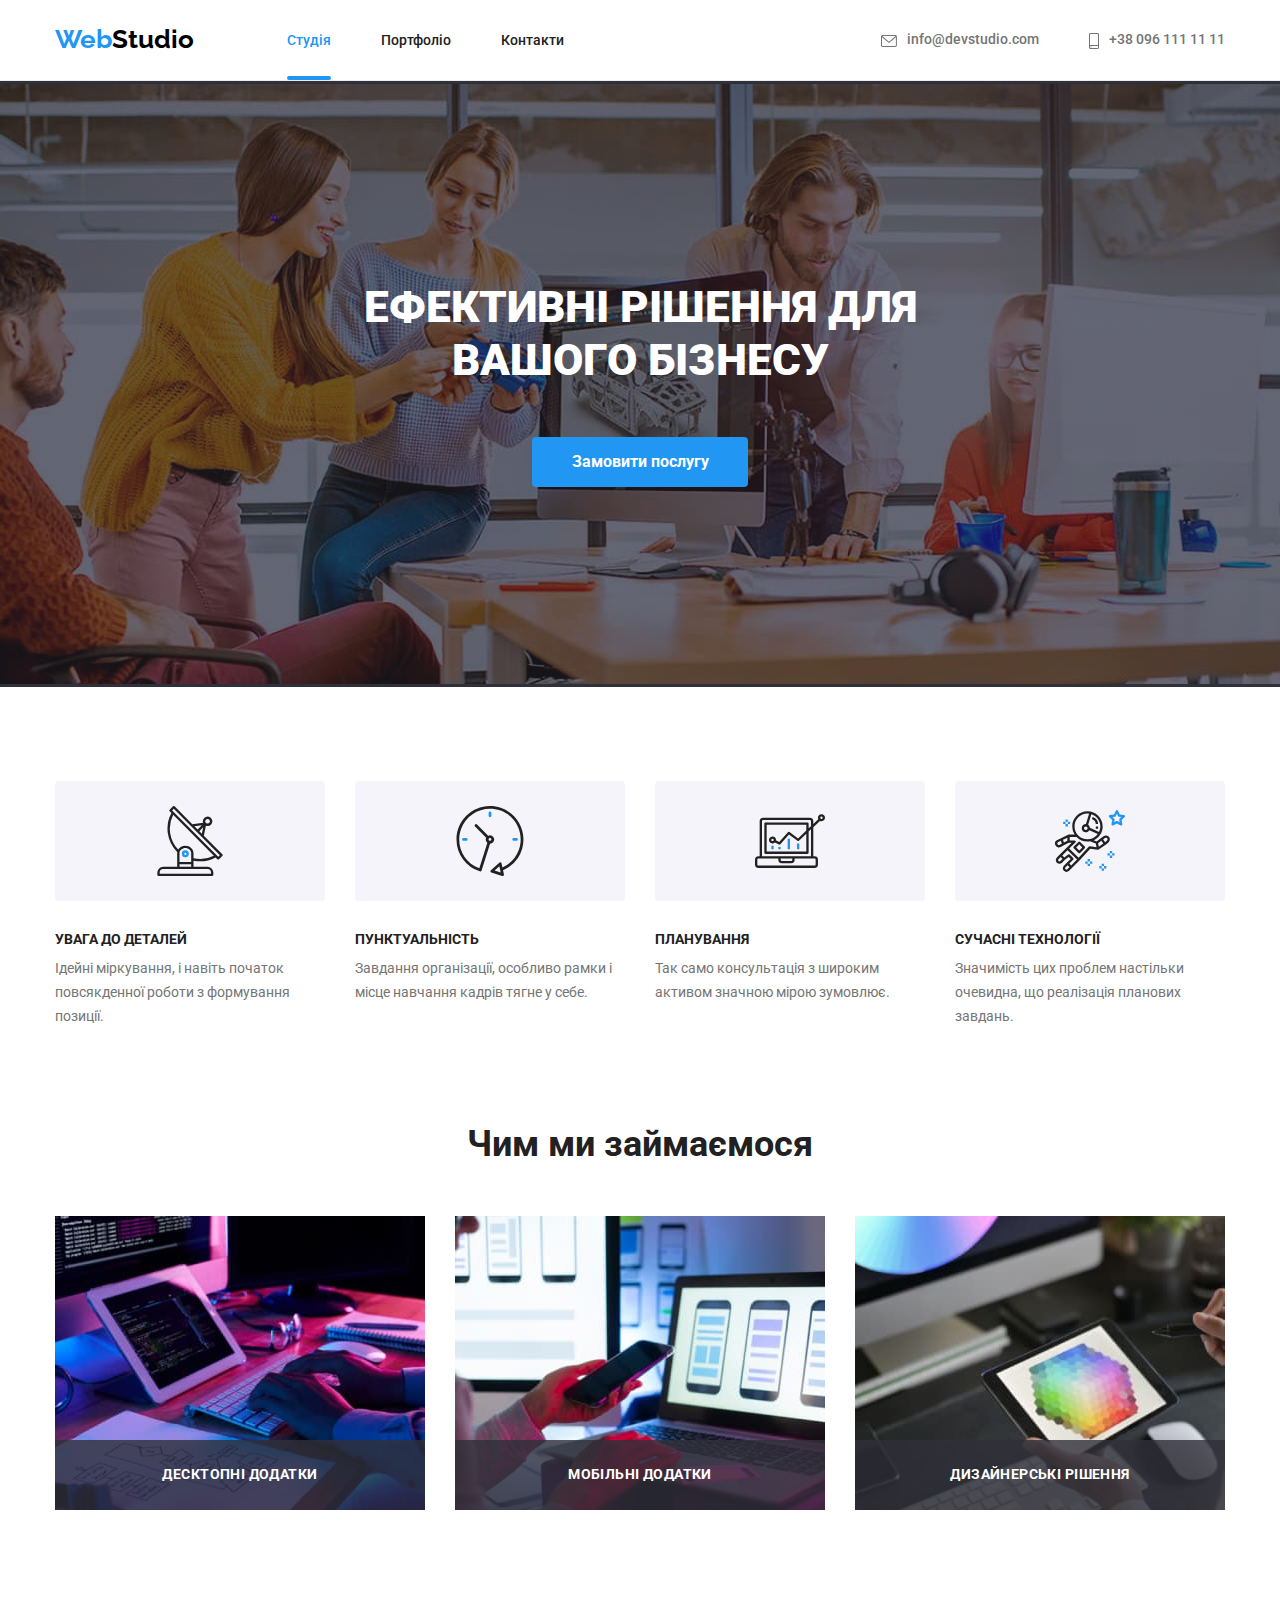
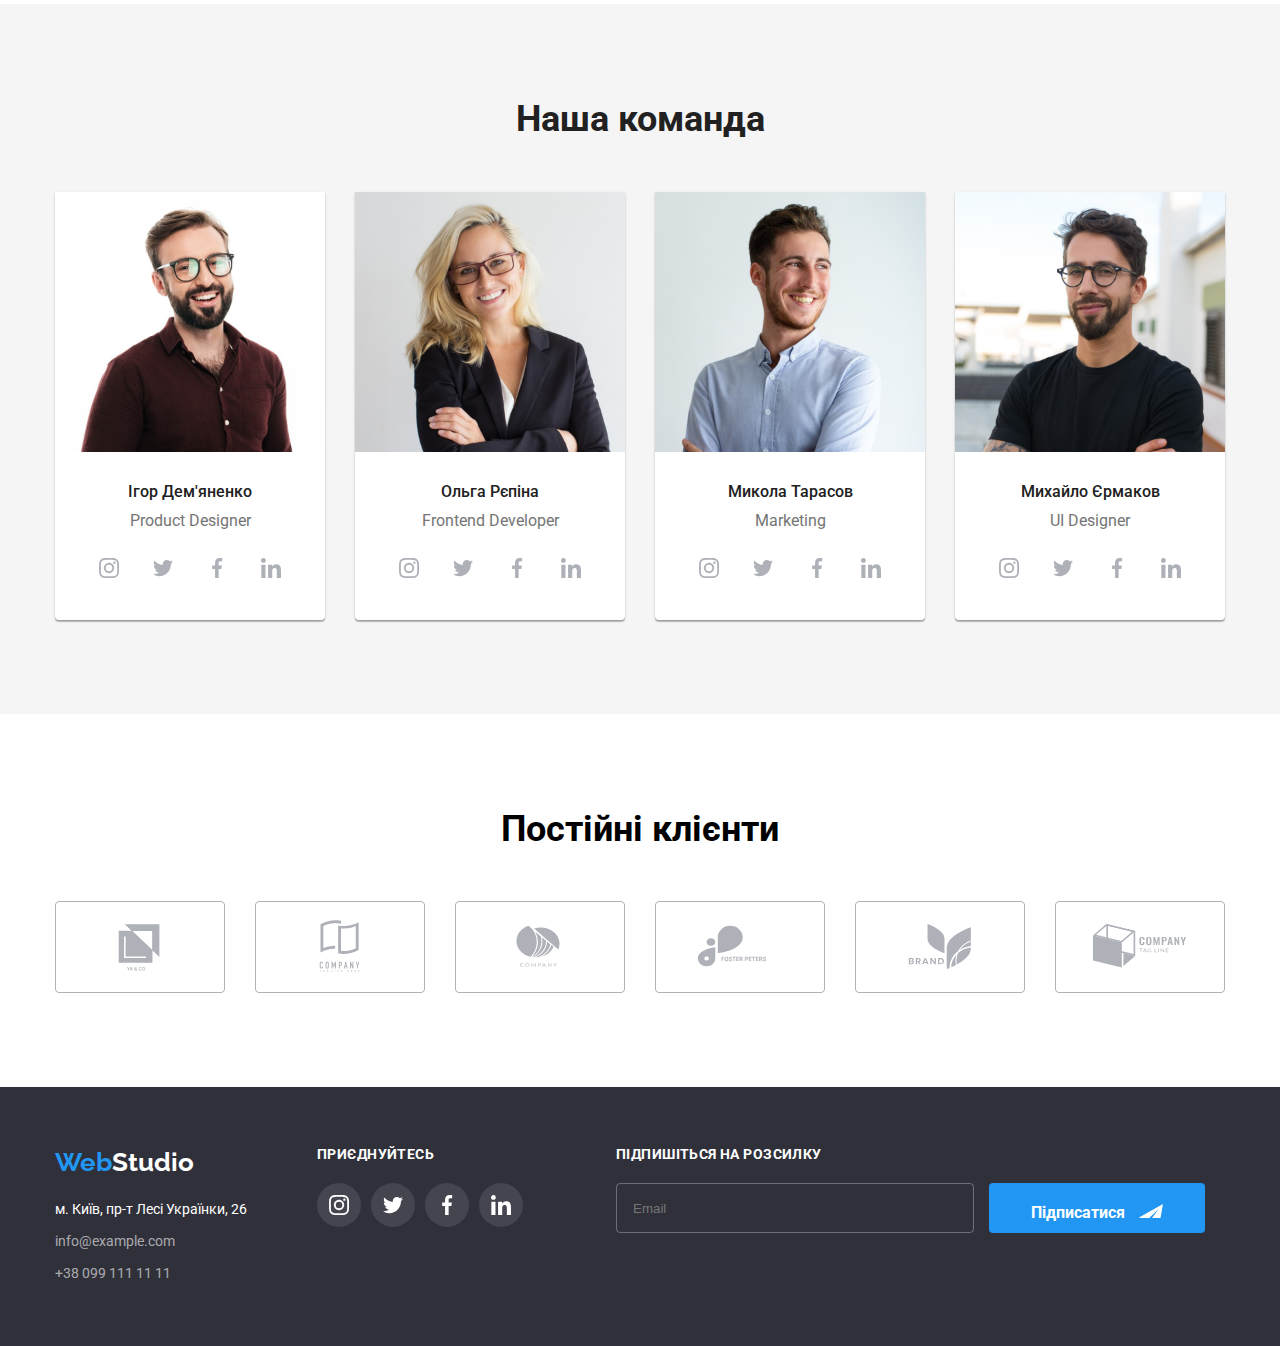
==== commit e08bbe6c: "added info for modal window" ====
--- a/index.html
+++ b/index.html
@@ -468,104 +468,96 @@
 
       </ul>
     </div>
+
+    <form class="footer-form" action="">
+      <label for="footer-input" class="footer-form-label">
+        Підпишіться на розсилку</label
+      >
+      <div class="footer-form-wrap">
+        <input class="footer-form-input" type="email" name="user-email"
+          placeholder="Email" id="footer-input" />
+        <button class="btn-footer footer-form-btn" type="submit">
+          Підписатися
+          <svg class="footer-icon-send" width="24" heigth="24">
+            <use href="./images/icons.svg#icon-submit"></use> </svg>
+        </button>
+      </div>
+    </form>
+
   </div>  
-  
+
   </footer>
 
   <div data-modal class="backdrop is-hidden">
     <div class="modal">
       <button data-modal-close class="modal-close" type="button">
-        <svg class="modal-icon">
+        <svg class="modal-icon-close" width="11" height="11">
           <use href="images/icons.svg#icon-closing"></use>
         </svg>
       </button>
+      <div class="modal-container">
+        <p class="modal-title">Залиште свої дані, ми вам передзвонимо</p>
+        <form class="modal-form" action="">
+
+          <div class="input-container">
+            <label class="modal-label" for="user-name">Ім'я</label>
+            <div class="modal-wrap">
+              <input class="modal-input" type="text" name="name" id="user-name"/>
+              <svg class="modal-icon">
+                <use href="./images/icons.svg#icon-name"></use>
+              </svg>
+            </div>
+          </div>
+          
+          <div class="input-container">
+            <label class="modal-label" for="user-tel">Телефон</label>
+            <div class="modal-wrap">
+              <input class="modal-input" type="tel" name="phone" id="user-tel"/>
+              <svg class="modal-icon">
+                <use href="./images/icons.svg#icon-tel"></use>
+              </svg>
+            </div>
+          </div>
+          
+          <div class="input-container">
+            <label class="modal-label" for="user-mail">Пошта</label>
+            <div class="modal-wrap">
+              <input
+                class="modal-input"
+                type="email"
+                name="email"
+                id="user-mail"
+              />
+              <svg class="modal-icon">
+                <use href="./images/icons.svg#icon-envelope"></use>
+              </svg>
+            </div>
+          </div>
+          <div class="input-container">
+            <label class="modal-label" for="user-text">Коментар</label>
+            <textarea class="modal-comment" name="comment" id="user-text"
+              placeholder="Введіть текст"></textarea>
+          </div>
+
+          <input
+            class="policy-check visually-hidden" type="checkbox" name="policy" id="policy"/>
+          <label class="policy-label" for="policy">
+            <span
+              ><svg class="policy-icon" width="16px" height="15px">
+                <use href="./images/icons.svg#icon-check"></use>
+              </svg>
+            </span>
+            Погоджуюся з розсилкою та приймаю
+            <a class="policy-link" href="" target="_blank" noopener norefferer> Умови договору</a>
+          </label>
+          <button class="main-button modal-btn" type="submit">Відправити</button>
+        </form>
+      </div>
     </div>
   </div>
 
 
 
-
-  <div class="modal-container">
-    <p class="modal-title">Залиште свої дані, ми вам передзвонимо</p>
-    <form class="modal-form" action="">
-      <div class="input-container">
-        <label class="modal-label" for="user-name">Ім'я</label>
-        <div class="modal-wrap">
-          <input
-            class="modal-input"
-            type="text"
-            name="name"
-            id="user-name"
-          />
-          <svg class="modal-icon">
-            <use href="./images/icons.svg#icon-name"></use>
-          </svg>
-        </div>
-      </div>
-      <div class="input-container">
-        <label class="modal-label" for="user-tel">Телефон</label>
-        <div class="modal-wrap">
-          <input
-            class="modal-input"
-            type="tel"
-            name="phone"
-            id="user-tel"
-          />
-          <svg class="modal-icon">
-            <use href="./images/icons.svg#icon-tel"></use>
-          </svg>
-        </div>
-      </div>
-      <div class="input-container">
-        <label class="modal-label" for="user-mail">Пошта</label>
-        <div class="modal-wrap">
-          <input
-            class="modal-input"
-            type="email"
-            name="email"
-            id="user-mail"
-          />
-          <svg class="modal-icon">
-            <use href="./images/icons.svg#icon-e"></use>
-          </svg>
-        </div>
-      </div>
-      <div class="input-container">
-        <label class="modal-label" for="user-text">Коментар</label>
-        <textarea
-          class="modal-comment"
-          name="comment"
-          id="user-text"
-          placeholder="Введіть текст"
-        ></textarea>
-      </div>
-
-      <input class="policy-check visually-hidden" type="checkbox" name="policy" id="policy"/>
-            <label class="policy-label" for="policy">
-              <span><svg class="policy-icon" width="16px" height="15px">
-                  <use href="./images/icons.svg#icon-check"></use>
-                </svg>
-              </span>
-              Погоджуюся з розсилкою та приймаю&nbsp;
-              <a class="policy-link" href=""  target="_blank" noopener norefferer>Умови договору</a>
-            </label>
-            <button class="btn modal-btn" type="submit">Відправити</button>
-
-          </form>
-
-        </div>
-
-      </div>
-
-    </div>
-
-
-
-
-
-
-
-
   <script src="./modal.js"></script>
 
 </body>
--- a/css/styles.css
+++ b/css/styles.css
@@ -132,8 +132,6 @@
   color: var(--accent-text-color);
 }
 
-/////////////////////////
-
 
 .modal-container {
     padding: 40px;
@@ -392,7 +390,7 @@
     background-color: var(--accent-color);
     color: var(--accent-text-color);
     cursor: pointer;
-    display: inline-block;
+   
     min-width: 216px;
     height: 50px;
     text-align: center;
@@ -688,6 +686,7 @@
     letter-spacing: 0.03em;
     text-transform: uppercase;
     margin-bottom: 20px;
+    text-align: left;
   }
 
   .footer-social-links {
@@ -723,8 +722,68 @@
   }
 
 
-
+  .footer-form {
+    margin-left: 93px;
+  }
+  .footer-form-label {
+    display: block;
+    color: var(--accent-text-color);
+    font-weight: 700;
+    font-size: 14px;
+    line-height: 1.14;
+    letter-spacing: 0.03em;
+    text-transform: uppercase;
+    margin-bottom: 20px;
+  }
+  .footer-form-input {
+    color: var(--accent-text-color);
+    width: 358px;
+    height: 50px;
+    border: 1px solid rgba(255, 255, 255, 0.3); 
+    border-radius: 4px;
+    background-color: transparent;
+    margin-right: 15px;
+    padding: 15px 16px;
+    transition: outline 250ms cubic-bezier(0.4, 0, 0.2, 1);
+  }
+
+  .footer-form-input:focus {
+    outline: 1px solid var(--accent-color);
+  }
+
+  .footer-icon-send {
+    height: 24px;
+    width: 24px;
+    margin-left: 10px;  
+  }
+
+  .footer-form-wrap {
+    display: flex;
+    align-items: center;
+  }
+
+  .footer-form-btn {
+    display: flex;
+    align-items: center;
+  }
   
+.btn-footer{
+  font-family: inherit;
+  line-height: 1.2;
+  font-weight: 700;
+  font-size: 16px;
+  background-color: var(--accent-color);
+  color: var(--accent-text-color);
+  cursor: pointer;
+  display: inline-block;
+  min-width: 216px;
+  height: 50px;
+  text-align: center;
+  border-radius: 4px;
+
+  border: none;
+}
+
 /* Portfolio */    /* Portfolio */   /* Portfolio */    /* Portfolio */
 .work-cards{
     text-decoration: none;
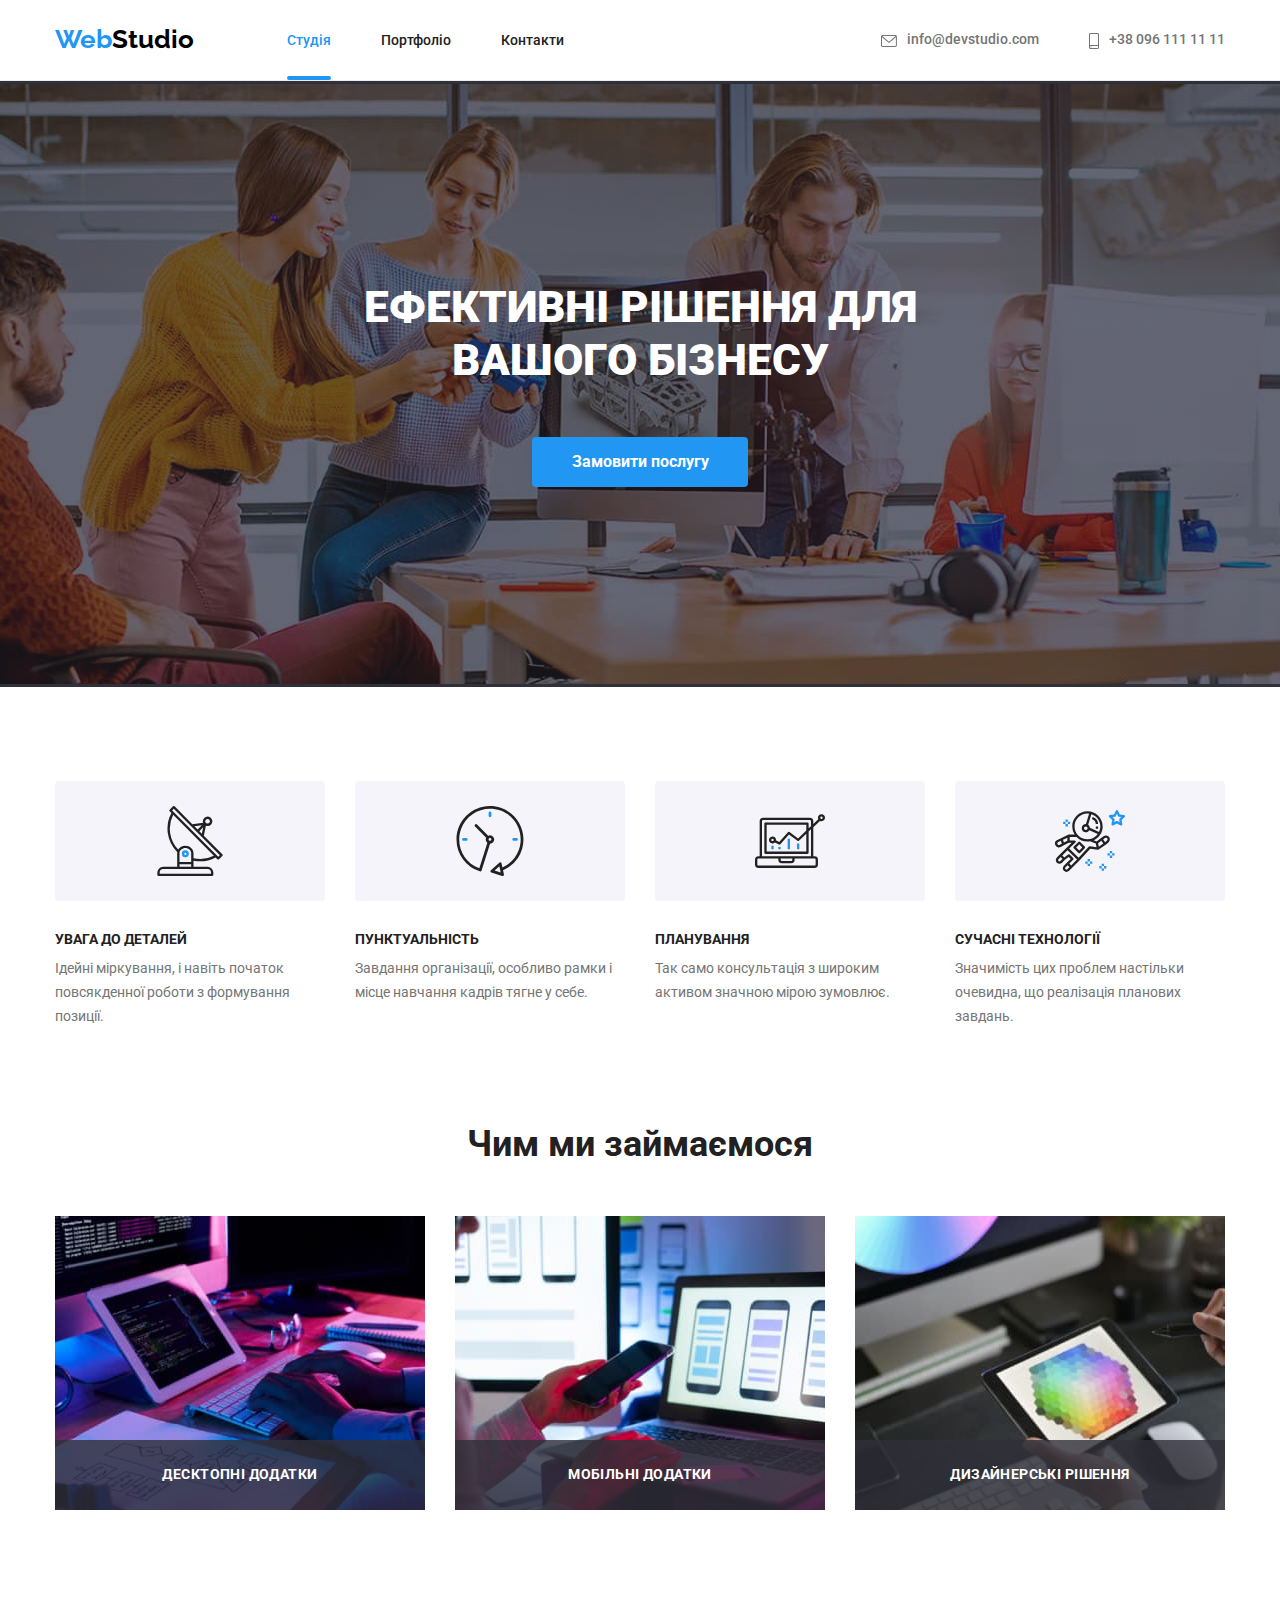
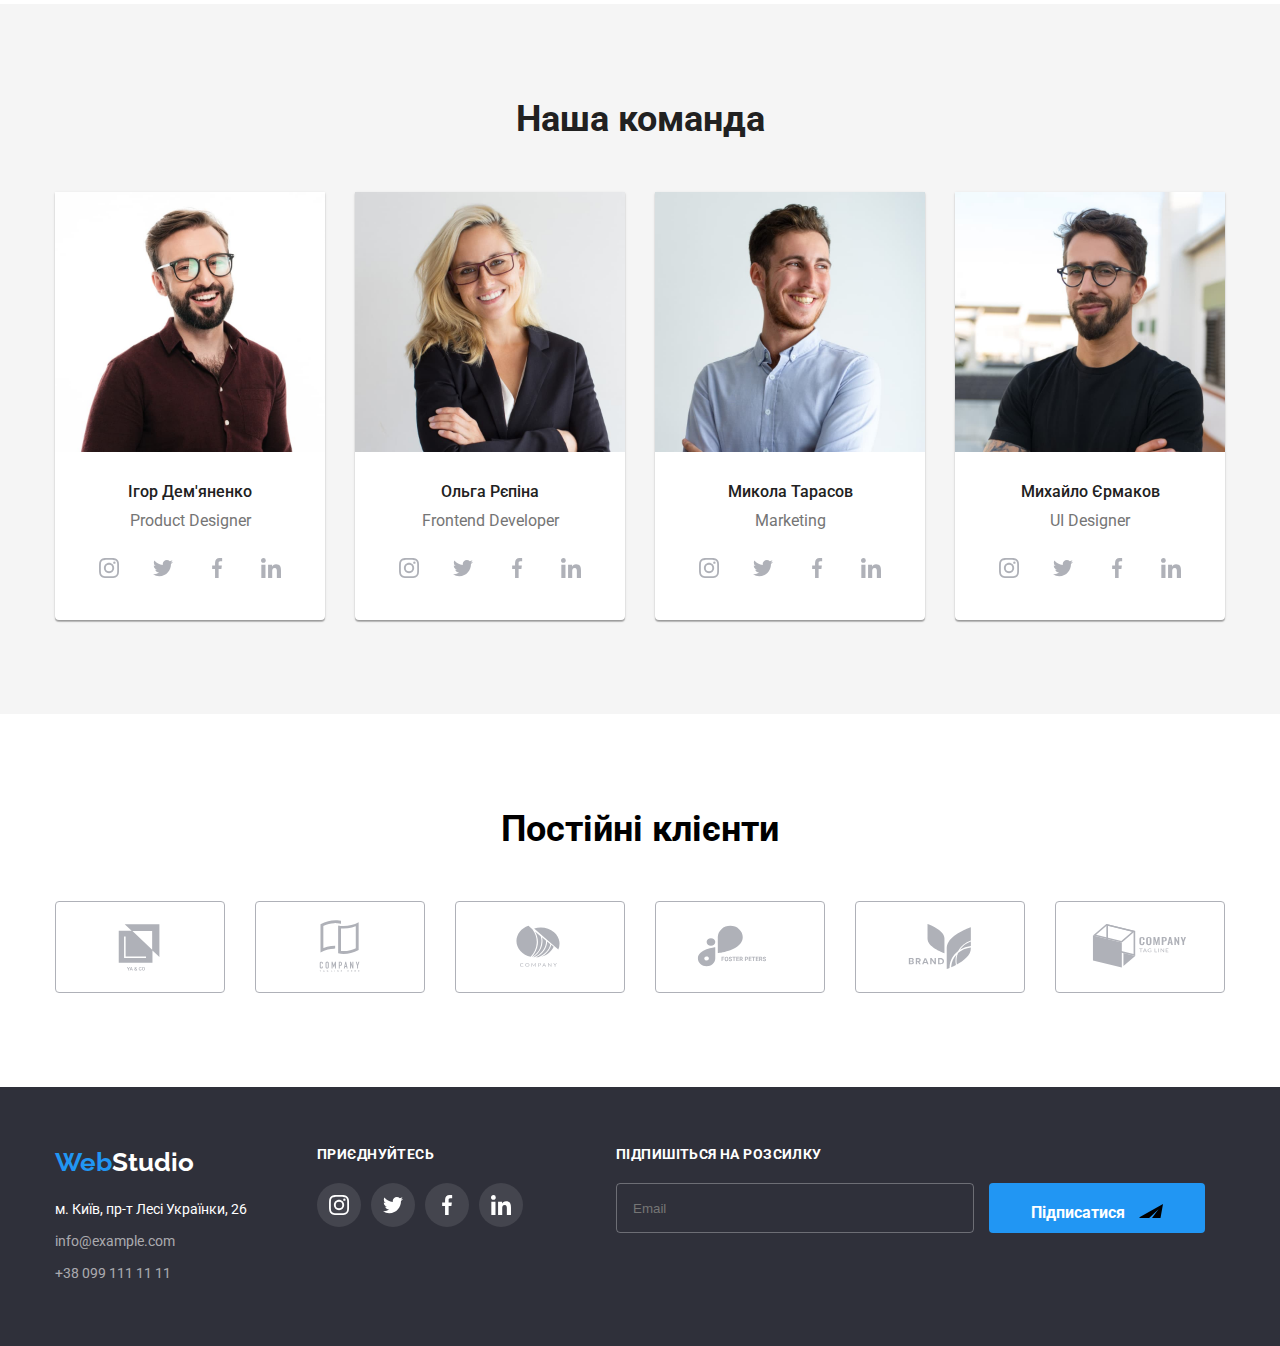
==== commit dfc95a74: "fixed some mentosr recomendations" ====
--- a/index.html
+++ b/index.html
@@ -492,7 +492,7 @@
     <div class="modal">
       <button data-modal-close class="modal-close" type="button">
         <svg class="modal-icon-close" width="11" height="11">
-          <use href="images/icons.svg#icon-closing"></use>
+          <use href="images/icons.svg#icon-cross"></use>
         </svg>
       </button>
       <div class="modal-container">
--- a/css/styles.css
+++ b/css/styles.css
@@ -67,7 +67,7 @@
     list-style:none;
  }
 
-/* Modal window */  /* Modal window */ /* Modal window */  /* Modal window */
+/* Modal window */ 
 
 .backdrop {
     position: fixed;
@@ -120,18 +120,16 @@
     color 250ms cubic-bezier(0.4, 0, 0.2, 1);
   }
 
-  .modal-icon {
-    width:18px;
-    height: 18px;
+  .modal-icon-close {
     align-items: center;
+    cursor: pointer;
+    flex-grow: 1;
   }
 
 .modal-close:hover,
 .modal-close:focus {
-  background-color: var(--active-color);
-  color: var(--accent-text-color);
-}
-
+  fill: var(--accent-color);
+}
 
 .modal-container {
     padding: 40px;
@@ -565,6 +563,7 @@
 height: 44px;
 border-radius: 50%;
 color: #AFB1B8;
+transition: color 250ms cubic-bezier(0.4, 0, 0.2, 1);
 }
 
 .team-icon {
@@ -866,8 +865,8 @@
     transition: transform 250ms cubic-bezier(0.4, 0, 0.2, 1);
 }
 
-.port-card:hover .portfolio-img-text,
-.port-card:focus .portfolio-img-text{
+.work-cards:hover .portfolio-img-text,
+.work-cards:focus .portfolio-img-text{
   transform: translateY(0);
 }
 
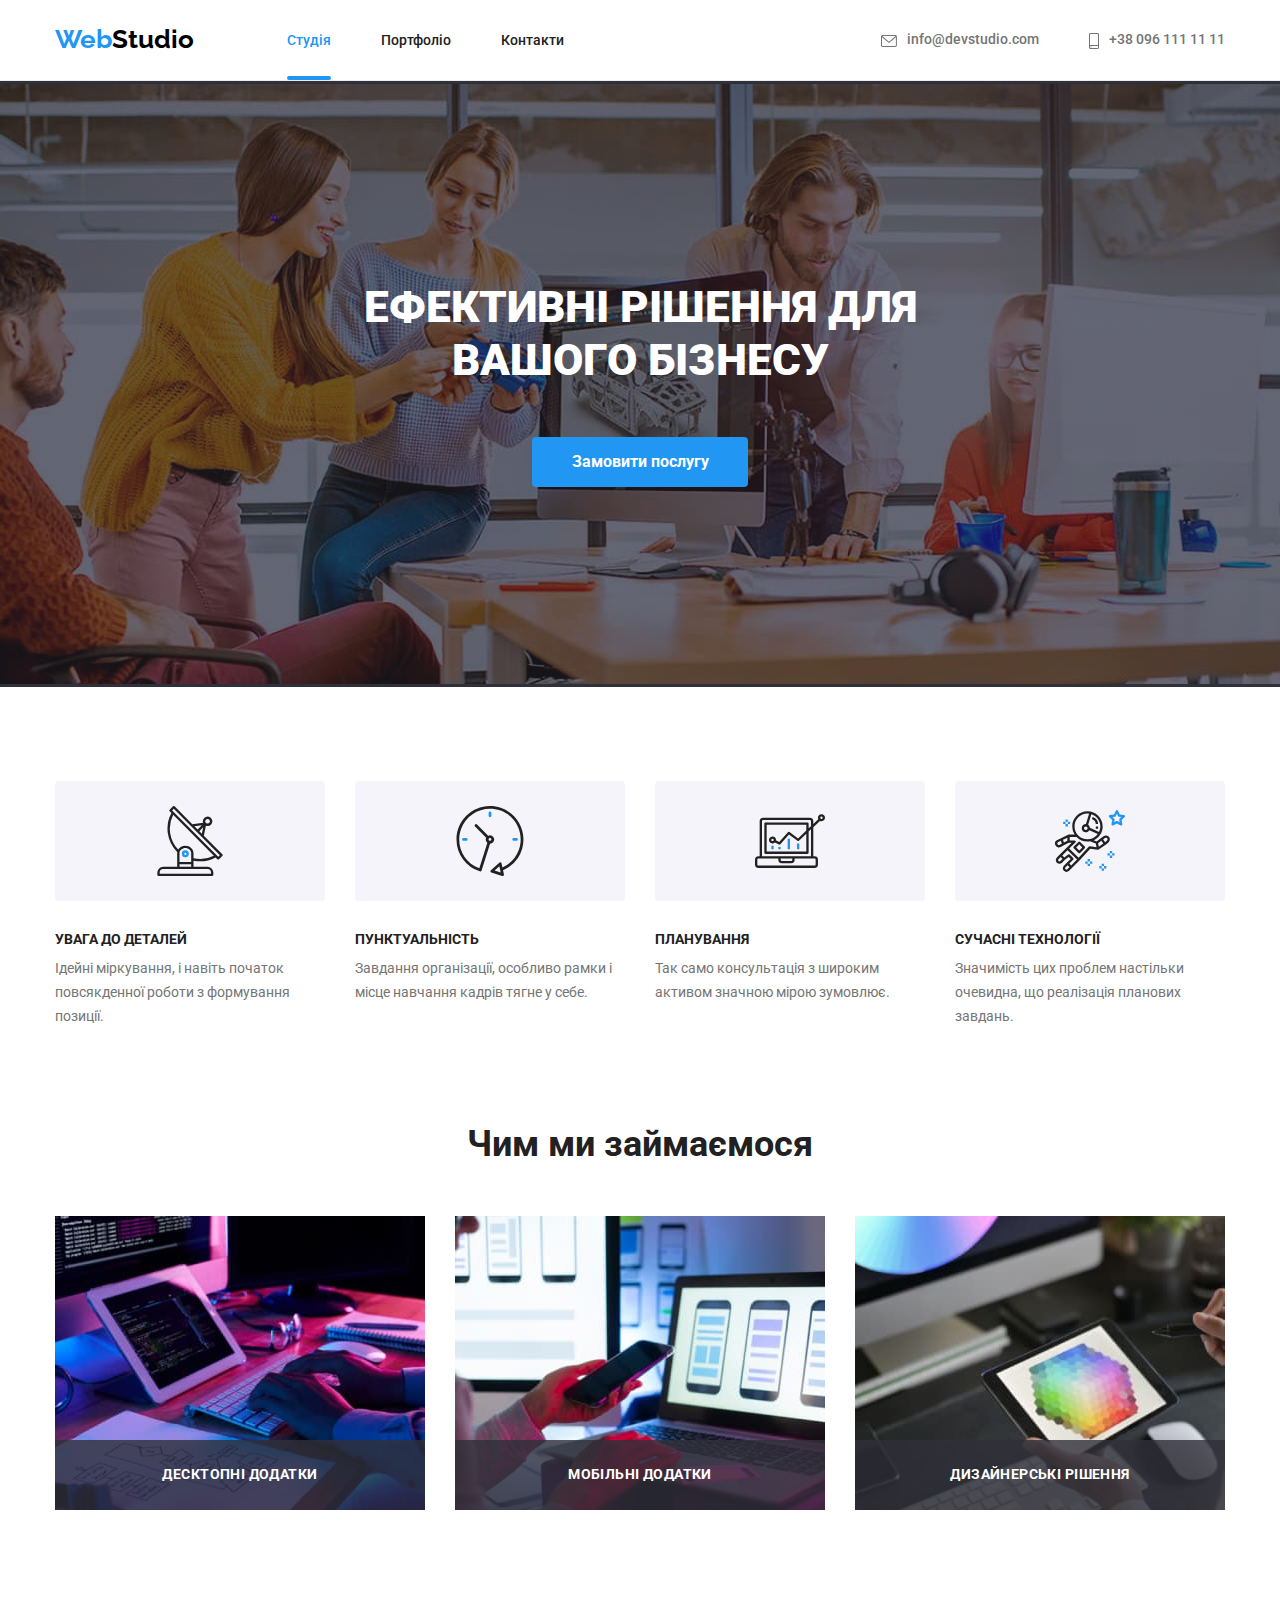
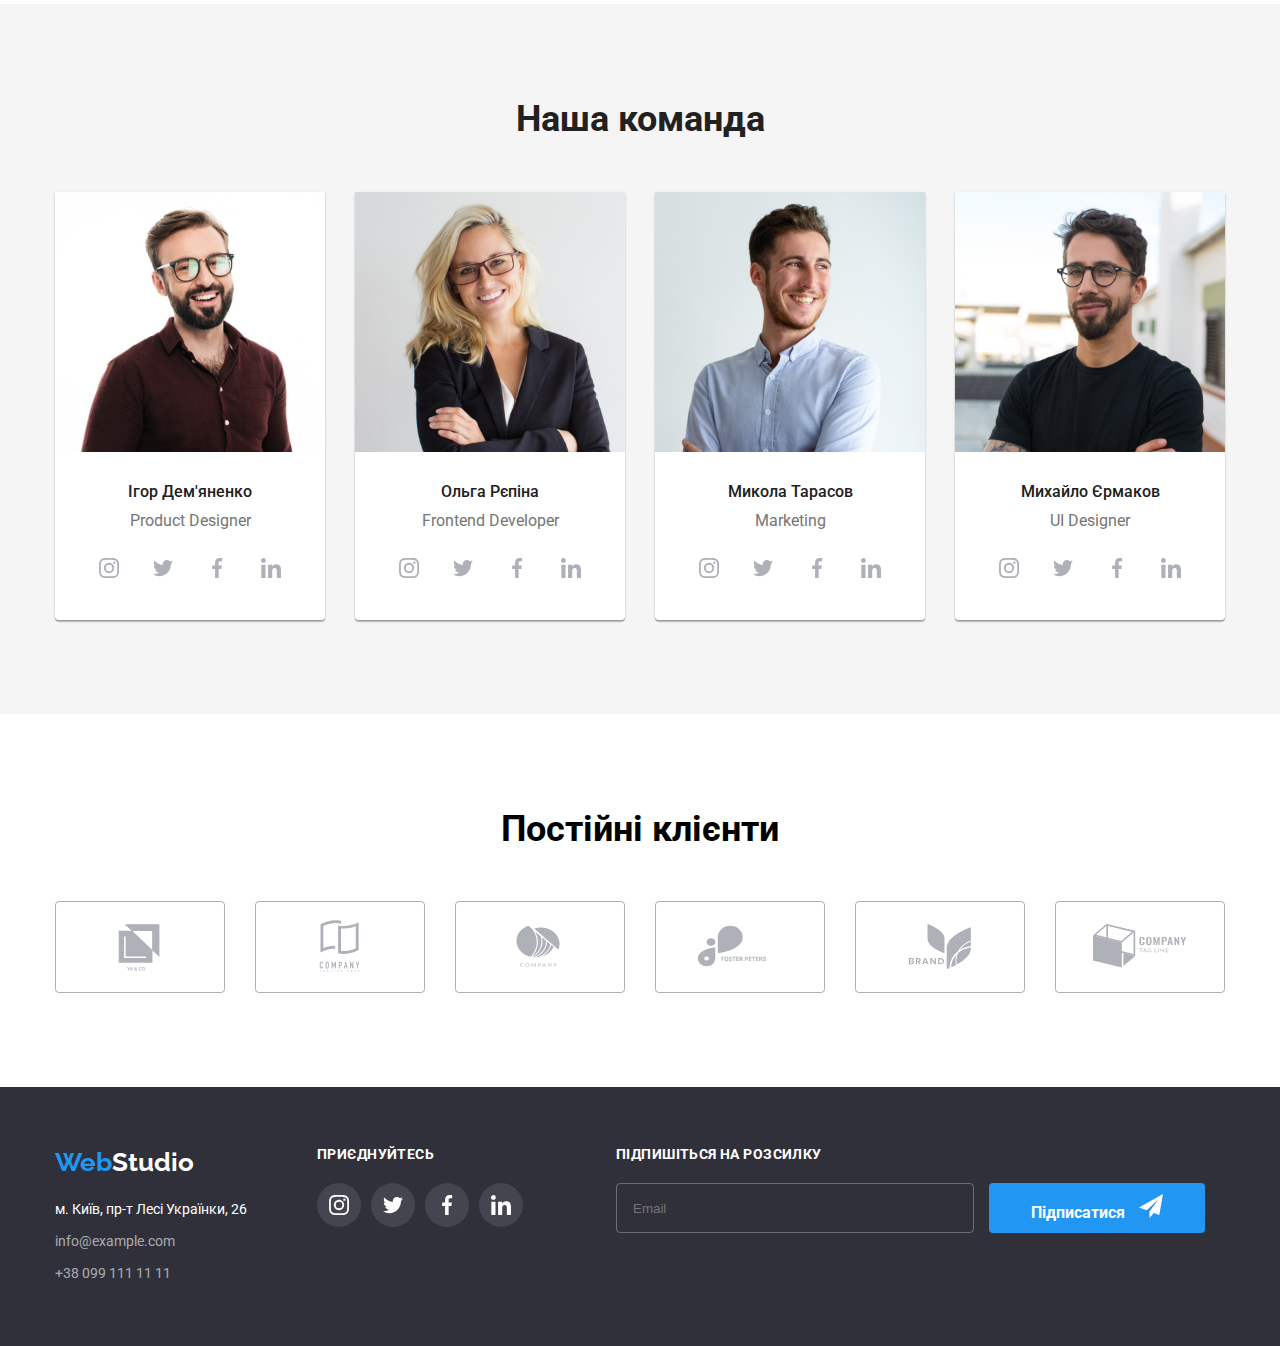
==== commit 506e76c4: "added modal for policy" ====
--- a/index.html
+++ b/index.html
@@ -544,7 +544,7 @@
           <label class="policy-label" for="policy">
             <span
               ><svg class="policy-icon" width="16px" height="15px">
-                <use href="./images/icons.svg#icon-check"></use>
+                <use href="./images/icons.svg#icon-tick"></use>
               </svg>
             </span>
             Погоджуюся з розсилкою та приймаю
--- a/css/styles.css
+++ b/css/styles.css
@@ -198,11 +198,13 @@
   .modal-comment:focus {
     outline: 1px solid var(--accent-color);
   }
+
+
   .policy-label {
     font-size: 14px;
     line-height: 1.71;
     letter-spacing: 0.03em;
-    color: var(--secondary-color);
+    color: var(--light-text-color);
     display: flex;
     align-items: center;
     justify-content: center;
@@ -211,7 +213,6 @@
     color: var(--accent-color);
     text-decoration: underline;
   }
-
   .input-container:nth-child(4) {
     margin-bottom: 20px;
   }
@@ -222,7 +223,7 @@
   .policy-label span {
     width: 16px;
     height: 15px;
-    border: 1px solid var(--main-color);
+    border: 1px solid var(--text-color);
     border-radius: 2px;
     fill: transparent;
     margin-right: 7px;
@@ -236,14 +237,13 @@
     border: transparent;
   }
   .policy-check:checked + .policy-label .policy-icon {
-    fill: var(--add-color);
+    fill: var(--accent-text-color);
   }
   .modal-btn {
     display: block;
     margin: 0 auto;
     margin-top: 30px;
   }
-
 
 
 
@@ -754,6 +754,7 @@
     height: 24px;
     width: 24px;
     margin-left: 10px;  
+    fill: var(--accent-text-color);
   }
 
   .footer-form-wrap {
@@ -762,7 +763,7 @@
   }
 
   .footer-form-btn {
-    display: flex;
+    display: inline-flex;
     align-items: center;
   }
   
@@ -779,7 +780,7 @@
   height: 50px;
   text-align: center;
   border-radius: 4px;
-
+  padding: 10px 28px;
   border: none;
 }
 
